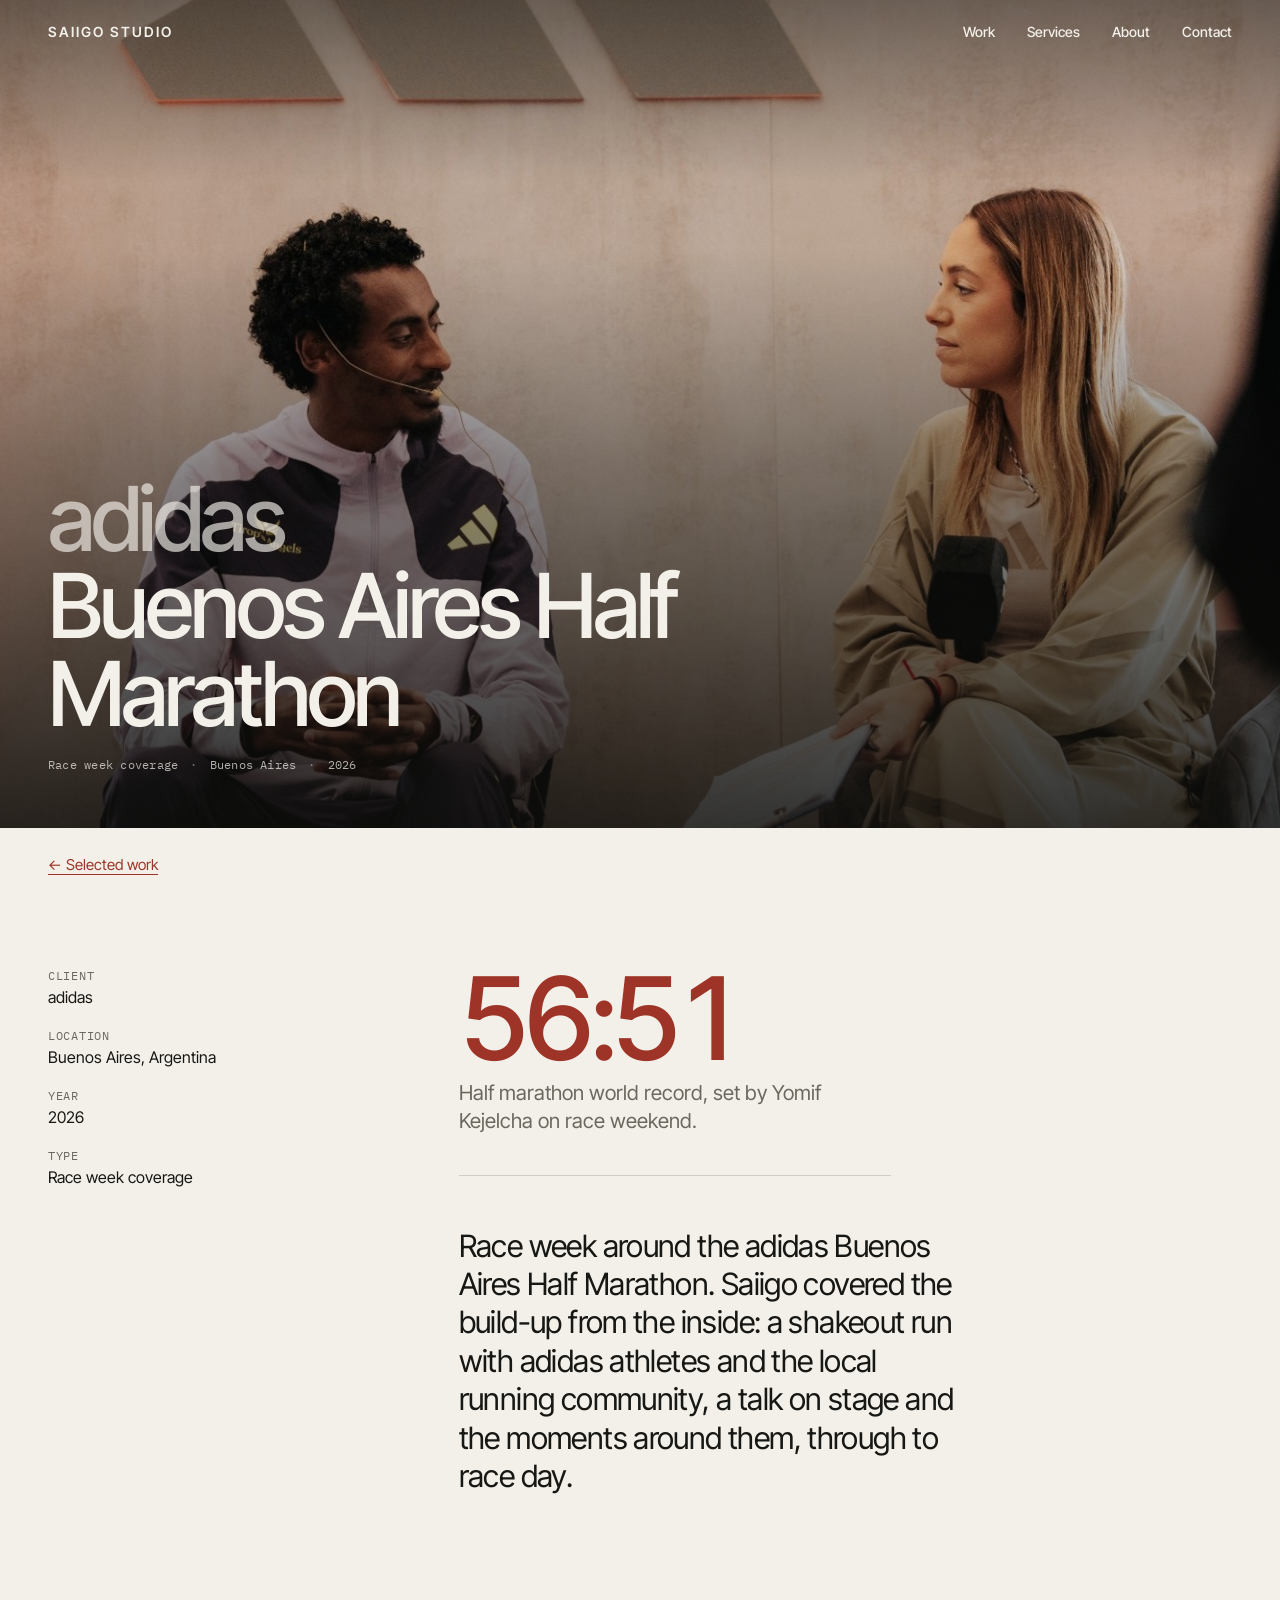
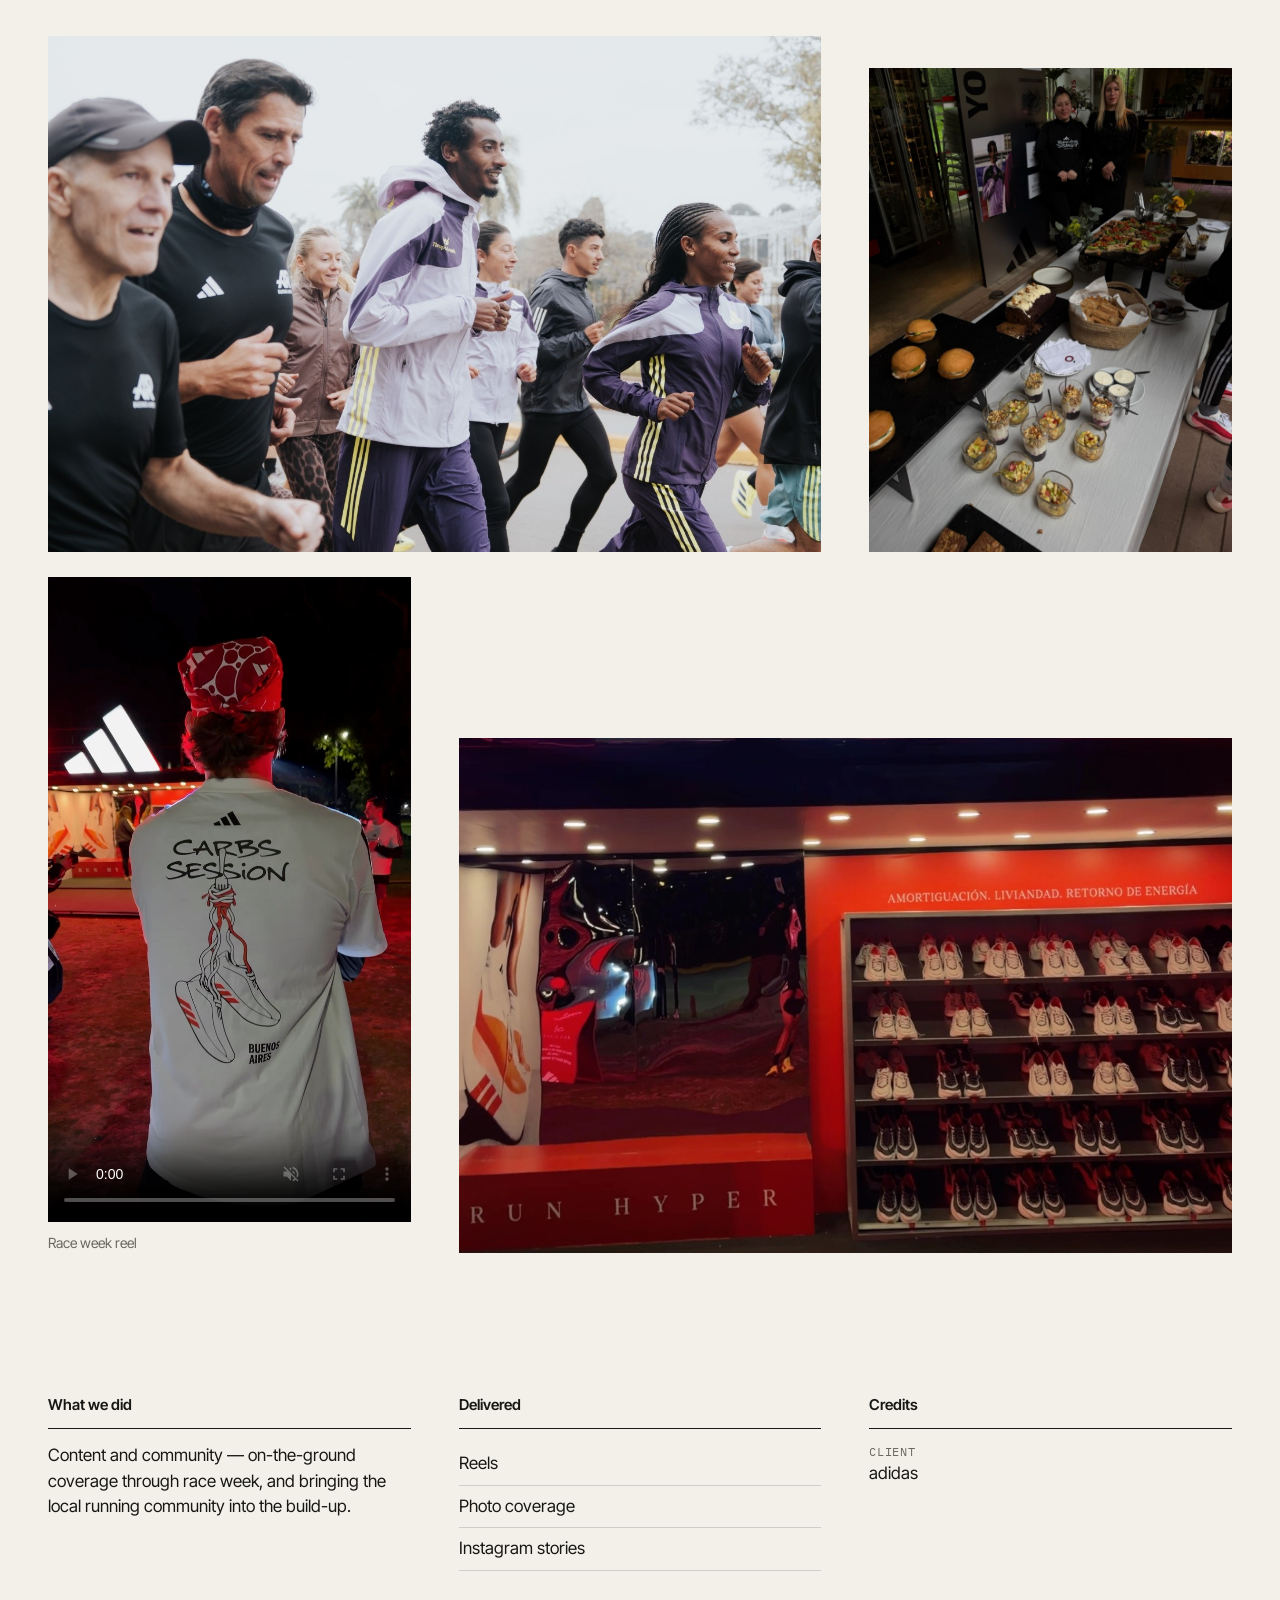
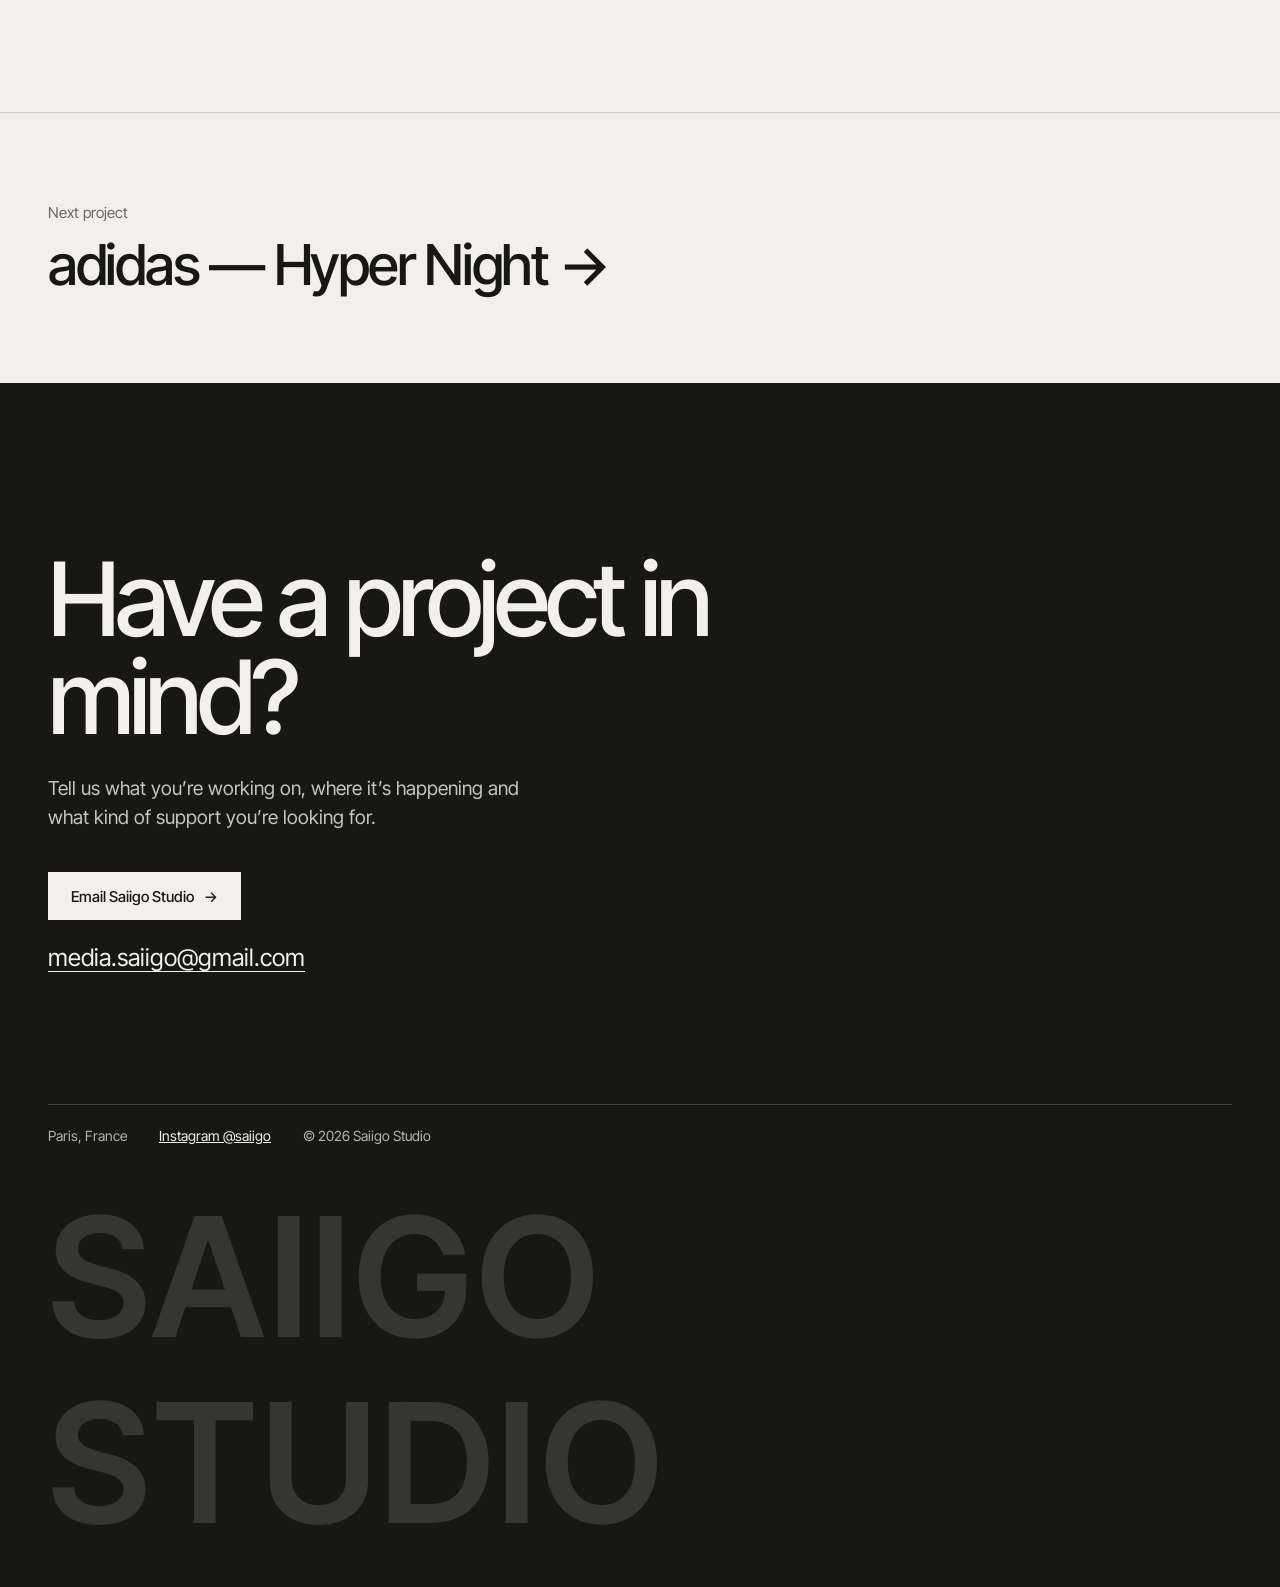
==== adidas-buenos-aires-half-marathon.html @ 062a1946 "Update site 2026-11-11 09:30" ====
<!doctype html>
<html lang="en">
<head>
  <meta charset="utf-8">
  <meta name="viewport" content="width=device-width, initial-scale=1, viewport-fit=cover">
  <title>adidas — Buenos Aires Half Marathon | Saiigo Studio</title>
  <meta name="description" content="Race week content and community, from the build-up to race day.">
  <meta name="theme-color" content="#171714">
  <!-- Al tener dominio, reemplazá las rutas de og:image y og:url por URLs absolutas (https://tudominio.com/...) -->
  <meta property="og:url" content="https://msaiigo.github.io/saiigo-studio/adidas-buenos-aires-half-marathon.html">
  <meta property="og:type" content="website">
  <meta property="og:site_name" content="Saiigo Studio">
  <meta property="og:title" content="adidas — Buenos Aires Half Marathon | Saiigo Studio">
  <meta property="og:description" content="Race week content and community, from the build-up to race day.">
  <meta property="og:image" content="https://msaiigo.github.io/saiigo-studio/images/adidas-ba-talk-1600.jpg">
  <meta name="twitter:card" content="summary_large_image">
  <link rel="icon" href="assets/img/favicon.svg" type="image/svg+xml">
  <link rel="preconnect" href="https://fonts.googleapis.com">
  <link rel="preconnect" href="https://fonts.gstatic.com" crossorigin>
  <link href="https://fonts.googleapis.com/css2?family=IBM+Plex+Mono:wght@400;500&family=Inter+Tight:wght@400;500;600&display=swap" rel="stylesheet">
  <link rel="stylesheet" href="assets/css/styles.css">
</head>
<body data-page="project" data-slug="adidas-buenos-aires-half-marathon" id="top">
  <a class="skip-link" href="#main">Skip to content</a>
  <header class="site-header" id="site-header"></header>
  <main id="main" tabindex="-1">
    <noscript><div class="wrap section"><h1 class="section__title">Saiigo Studio</h1><p>A creative studio rooted in running culture. Based in Paris. Contact: <a href="mailto:media.saiigo@gmail.com">media.saiigo@gmail.com</a></p></div></noscript>
  </main>
  <script src="assets/js/content.js"></script>
  <script src="assets/js/image-sizes.js"></script>
  <script src="assets/js/site.js"></script>
</body>
</html>
---- assets/css/styles.css ----
/* =========================================================================
   SAIIGO STUDIO — estilos
   ========================================================================= */
:root {
  --bone: #F3F0E9;
  --ink: #171714;
  --stone: #6B685F;
  --oxide: #9E3427;
  --line: rgba(23, 23, 20, 0.16);
  --bone-dim: rgba(243, 240, 233, 0.72);

  --sans: "Inter Tight", "Helvetica Neue", Arial, sans-serif;
  --mono: "IBM Plex Mono", ui-monospace, Menlo, monospace;

  --gutter: clamp(16px, 4vw, 48px);
  --max: 1440px;
  --header-h: 64px;
  --ease: cubic-bezier(.2, .7, .2, 1);
  color-scheme: light;
}

*, *::before, *::after { box-sizing: border-box; }
html { -webkit-text-size-adjust: 100%; scroll-behavior: smooth; scroll-padding-top: var(--header-h); }
body {
  margin: 0;
  background: var(--bone);
  color: var(--ink);
  font-family: var(--sans);
  font-size: 17px;
  line-height: 1.5;
  -webkit-font-smoothing: antialiased;
  overflow-x: hidden;
}
html.menu-open { overflow: hidden; }
img, video { display: block; max-width: 100%; }
a { color: inherit; }
h1, h2, h3, p { margin: 0; }
ul, ol, dl, dd { margin: 0; padding: 0; list-style: none; }

.mono { font-family: var(--mono); font-size: 12px; letter-spacing: .02em; line-height: 1.5; font-variant-numeric: tabular-nums; }
p, li, dd { text-wrap: pretty; }
::selection { background: var(--oxide); color: var(--bone); }
html { caret-color: var(--oxide); scrollbar-color: var(--stone) var(--bone); }
.visually-hidden { position: absolute; width: 1px; height: 1px; margin: -1px; padding: 0; overflow: hidden; clip: rect(0 0 0 0); white-space: nowrap; border: 0; }
.wrap { width: 100%; max-width: var(--max); margin: 0 auto; padding: 0 var(--gutter); }

:focus-visible { outline: 2px solid var(--oxide); outline-offset: 3px; border-radius: 1px; }
.contact :focus-visible, .hero :focus-visible, .case-hero :focus-visible, .is-over-media :focus-visible { outline-color: var(--bone); }

.skip-link {
  position: absolute; left: 12px; top: -60px; z-index: 100;
  background: var(--ink); color: var(--bone); padding: 10px 14px; text-decoration: none;
}
.skip-link:focus { top: 12px; }

/* ---------- wordmark ---------- */
.wordmark { font-weight: 600; letter-spacing: .14em; font-size: 14px; line-height: 1; white-space: nowrap; }
.wordmark--stacked { display: inline-flex; flex-direction: column; gap: .12em; }

/* ---------- header ---------- */
.site-header {
  position: fixed; inset: 0 0 auto 0; z-index: 50; height: var(--header-h);
  background: var(--bone); color: var(--ink); border-bottom: 1px solid var(--line);
  transition: background .25s var(--ease), color .25s var(--ease), border-color .25s var(--ease);
}
.site-header.is-over-media { background: transparent; color: var(--bone); border-color: transparent; }
html.menu-open .site-header { background: var(--ink); color: var(--bone); border-color: transparent; }
.header__inner {
  height: 100%; max-width: var(--max); margin: 0 auto; padding: 0 var(--gutter);
  display: flex; align-items: center; justify-content: space-between; gap: 24px;
}
.header__logo { text-decoration: none; padding: 10px 0; }
.header__nav ul { display: flex; gap: 32px; }
.header__nav a, .mobile-menu a { text-decoration: none; }
.header__nav a { font-size: 14px; font-weight: 500; position: relative; padding: 8px 0; }
.header__nav a::after {
  content: ""; position: absolute; left: 0; right: 0; bottom: 2px; height: 1px; background: currentColor;
  transform: scaleX(0); transform-origin: left; transition: transform .2s var(--ease);
}
.header__nav a:hover::after { transform: scaleX(1); }

.menu-btn {
  display: none; align-items: center; gap: 10px; min-height: 44px; padding: 0 2px 0 12px;
  background: none; border: 0; color: inherit; font: 500 14px var(--sans); cursor: pointer;
}
.menu-btn__icon, .menu-btn__icon::before {
  display: block; width: 22px; height: 1.5px; background: currentColor; position: relative;
  transition: transform .2s var(--ease);
}
.menu-btn__icon { transform: translateY(-3px); }
.menu-btn__icon::before { content: ""; position: absolute; top: 6px; }
.menu-btn[aria-expanded="true"] .menu-btn__icon { transform: translateY(0) rotate(45deg); }
.menu-btn[aria-expanded="true"] .menu-btn__icon::before { transform: translateY(-6px) rotate(-90deg); }

.mobile-menu {
  position: fixed; inset: var(--header-h) 0 0 0; background: var(--ink); color: var(--bone);
  padding: 32px var(--gutter) 32px; display: flex; flex-direction: column; justify-content: space-between;
  opacity: 0; transform: translateY(-8px); transition: opacity .2s var(--ease), transform .2s var(--ease);
}
.mobile-menu.is-open { opacity: 1; transform: none; }
.mobile-menu[hidden] { display: none; }
.mobile-menu nav a { display: block; font-size: 44px; font-weight: 500; letter-spacing: -.03em; line-height: 1.15; padding: 6px 0; }
.mobile-menu nav a:hover { color: #d9a59c; }
.mobile-menu__foot { display: flex; flex-direction: column; gap: 10px; color: var(--bone-dim); font-size: 15px; }
.mobile-menu__foot a { padding: 6px 0; }

@media (max-width: 899px) {
  .header__nav { display: none; }
  .menu-btn { display: inline-flex; }
}

/* ---------- media + placeholders ---------- */
.media { position: relative; overflow: hidden; background: #2a2925; }
.media picture, .media__el { width: 100%; height: 100%; }
.media__el { object-fit: cover; object-position: var(--pos, 50% 50%); }
img.media__el { opacity: 0; transition: opacity .5s var(--ease); }
img.media__el.is-loaded { opacity: 1; }
@media (max-width: 767px) { .media__el { object-position: var(--pos-m, var(--pos, 50% 50%)); } }

.media--placeholder {
  background:
    radial-gradient(120% 90% at 20% 10%, rgba(158, 52, 39, .22), transparent 55%),
    radial-gradient(90% 80% at 90% 100%, rgba(243, 240, 233, .10), transparent 60%),
    linear-gradient(160deg, #3a3833, #1d1c19);
}
.media--placeholder::before { /* grano */
  content: ""; position: absolute; inset: 0; opacity: .35; mix-blend-mode: overlay;
  background-image: url("data:image/svg+xml,%3Csvg xmlns='http://www.w3.org/2000/svg' width='160' height='160'%3E%3Cfilter id='n'%3E%3CfeTurbulence type='fractalNoise' baseFrequency='.9' numOctaves='2' stitchTiles='stitch'/%3E%3C/filter%3E%3Crect width='100%25' height='100%25' filter='url(%23n)'/%3E%3C/svg%3E");
}
.placeholder-tag {
  position: absolute; left: 12px; top: 12px; right: 12px; z-index: 1;
  font: 11px/1.45 var(--mono); color: var(--bone-dim); max-width: 34ch;
}
.placeholder-tag b {
  display: inline-block; margin-right: 8px; padding: 1px 6px; background: var(--oxide); color: var(--bone);
  font-weight: 500; text-transform: uppercase; letter-spacing: .06em;
}

.preview-bar {
  position: fixed; z-index: 60; right: 8px; bottom: 8px;
  width: max-content; max-width: calc(100vw - 32px);
  background: var(--oxide); color: var(--bone); padding: 7px 12px; font-size: 11px; text-align: center;
  pointer-events: none;
}

/* ---------- buttons + links ---------- */
.btn {
  display: inline-flex; align-items: center; justify-content: center; gap: 10px;
  min-height: 48px; padding: 0 22px; font: 500 15px var(--sans); text-decoration: none;
  border: 1px solid currentColor; transition: background .2s var(--ease), color .2s var(--ease);
}
.btn--light { background: var(--bone); color: var(--ink); border-color: var(--bone); }
.btn--light:hover { background: transparent; color: var(--bone); }
.btn--ghost { color: var(--bone); background: transparent; }
.btn--ghost:hover { background: var(--bone); color: var(--ink); }

.text-link { color: var(--oxide); text-decoration: underline; text-decoration-thickness: 1px; text-underline-offset: 4px; }
.text-link:hover { text-decoration-thickness: 2px; }

.meta { color: var(--stone); display: flex; flex-wrap: wrap; align-items: baseline; gap: 0 4px; }
.meta .sep { margin: 0 8px; opacity: .6; }

/* ---------- hero ---------- */
.hero, .case-hero {
  position: relative; min-height: 100svh; display: flex; align-items: flex-end;
  color: var(--bone); background: var(--ink); isolation: isolate;
}
.hero__media, .case-hero__media { position: absolute; inset: 0; z-index: -2; }
.hero__shade {
  position: absolute; inset: 0; z-index: -1; pointer-events: none;
  background:
    linear-gradient(to top, rgba(14, 14, 12, .82) 0%, rgba(14, 14, 12, .35) 45%, rgba(14, 14, 12, 0) 70%),
    linear-gradient(to bottom, rgba(14, 14, 12, .45), rgba(14, 14, 12, 0) 22%);
}
.hero__content { padding-top: calc(var(--header-h) + 24px); padding-bottom: clamp(32px, 7vh, 72px); }
.hero__title {
  font-size: clamp(40px, 7.4vw, 112px); line-height: .98; letter-spacing: -.045em; font-weight: 500;
  max-width: 13ch; text-wrap: balance;
}
.hero__text { margin-top: 24px; max-width: 46ch; font-size: clamp(16px, 1.4vw, 19px); color: rgba(243, 240, 233, .88); }
.hero__actions { display: flex; flex-wrap: wrap; gap: 12px; margin-top: 32px; }
.hero__sentinel { position: absolute; left: 0; right: 0; bottom: 0; height: calc(100% - var(--header-h)); pointer-events: none; z-index: -3; }
.hero__media { background: var(--ink); }
.hero .media--placeholder .placeholder-tag, .case-hero .media--placeholder .placeholder-tag { top: calc(var(--header-h) + 12px); left: var(--gutter); }

/* ---------- sections ---------- */
.section { padding: clamp(72px, 11vw, 160px) 0; }
.section + .section { border-top: 1px solid var(--line); }
.section__head { margin-bottom: clamp(40px, 6vw, 80px); max-width: 900px; }
.section__title { font-size: clamp(32px, 4.6vw, 64px); line-height: 1.02; letter-spacing: -.04em; font-weight: 500; text-wrap: balance; }

/* ---------- work ---------- */
.work-grid { display: grid; grid-template-columns: repeat(12, 1fr); column-gap: var(--gutter); row-gap: 64px; }
.work-card--a { grid-column: 1 / span 7; }
.work-card--b { grid-column: 9 / span 4; margin-top: clamp(80px, 14vw, 220px); }
.work-card:nth-child(n+3).work-card--a { grid-column: 2 / span 6; }
.work-card__link { display: block; text-decoration: none; }
.work-card__frame { position: relative; overflow: hidden; margin-bottom: 18px; }
.work-card--a .media { aspect-ratio: 4 / 5; }
.work-card--b .media { aspect-ratio: 3 / 4; }
.work-card .media { transition: transform .6s var(--ease); }
.work-card__link:hover .media { transform: scale(1.025); }
.work-card__title { font-size: clamp(22px, 2.2vw, 30px); line-height: 1.12; letter-spacing: -.025em; font-weight: 500; text-wrap: balance; }
.work-card__client { color: var(--stone); }
.work-card .meta { margin-top: 8px; }
.work-card__summary { margin-top: 12px; color: var(--stone); max-width: 44ch; }
.work-card__link:hover .work-card__title { color: var(--oxide); }
.work-card__title { transition: color .2s var(--ease); }
.work-card .text-link { display: inline-block; margin-top: 16px; font-size: 15px; }
.draft-tag { position: absolute; right: 12px; top: 12px; background: var(--bone); color: var(--oxide); padding: 2px 8px; text-transform: uppercase; }
.work-empty { font-size: 20px; color: var(--stone); }

/* ---------- services ---------- */
.service-list { border-top: 1px solid var(--ink); }
.service {
  display: grid; grid-template-columns: 5fr 7fr; gap: var(--gutter);
  padding: clamp(28px, 3.5vw, 44px) 0; border-bottom: 1px solid var(--line);
}
.service__title { font-size: clamp(24px, 2.6vw, 36px); line-height: 1.08; letter-spacing: -.03em; font-weight: 500; }
.service__body p { max-width: 52ch; }
.service__examples { margin-top: 14px; color: var(--stone); font-size: 15px; }

/* ---------- about ---------- */
.about__grid { display: grid; grid-template-columns: repeat(12, 1fr); gap: var(--gutter); align-items: end; }
.about__media { grid-column: 1 / span 5; }
.about__media .media { aspect-ratio: 4 / 5; }
.about__text { grid-column: 7 / span 6; }
.about__text .section__title { margin-bottom: 32px; }
.about__text p { max-width: 52ch; margin-bottom: 18px; }
.about__text .about__lead { font-size: clamp(19px, 1.6vw, 22px); line-height: 1.4; letter-spacing: -.01em; }
.about__ig { margin-top: 28px; font-size: 15px; }

/* ---------- contact ---------- */
.contact { background: var(--ink); color: var(--bone); padding: clamp(88px, 13vw, 180px) 0 40px; overflow: hidden; }
.contact__title { font-size: clamp(44px, 8vw, 128px); line-height: .96; letter-spacing: -.05em; font-weight: 500; max-width: 11ch; }
.contact__text { margin-top: 28px; max-width: 46ch; font-size: clamp(17px, 1.5vw, 20px); color: rgba(243, 240, 233, .8); }
.contact .btn { margin-top: 40px; }
.contact__email { margin-top: 20px; font-size: clamp(18px, 2vw, 24px); }
.contact__email a { text-decoration: underline; text-decoration-thickness: 1px; text-underline-offset: 5px; overflow-wrap: anywhere; }
.contact__foot {
  display: flex; flex-wrap: wrap; gap: 12px 32px; margin-top: clamp(72px, 10vw, 140px);
  padding-top: 20px; border-top: 1px solid rgba(243, 240, 233, .2); color: var(--bone-dim); font-size: 14px;
}
.contact__foot a { color: var(--bone); }
.contact__mark { margin-top: 48px; color: rgba(243, 240, 233, .14); }
.contact__mark .wordmark { font-size: clamp(56px, 13vw, 200px); letter-spacing: .02em; font-weight: 600; }

/* ---------- case study ---------- */
.case-hero { min-height: min(92svh, 900px); }
.case-hero__content { padding-top: calc(var(--header-h) + 24px); padding-bottom: clamp(28px, 6vh, 64px); }
.case-hero .meta { color: var(--bone-dim); margin-top: 18px; }
.case-hero__title { font-size: clamp(40px, 7vw, 104px); line-height: .98; letter-spacing: -.045em; font-weight: 500; max-width: 14ch; }
.case-hero__title span { display: block; color: rgba(243, 240, 233, .66); }
.case-back { padding-top: 24px; }
.case-back a { font-size: 15px; }

.draft-box { margin-top: 24px; border: 1px dashed var(--oxide); padding: 16px 18px; color: var(--ink); }
.draft-box p { color: var(--oxide); margin-bottom: 8px; }
.draft-box ul { font-size: 14px; list-style: disc; padding-left: 18px; color: var(--stone); }

.case-intro { padding-top: clamp(48px, 7vw, 96px); }
.case-intro__grid { display: grid; grid-template-columns: repeat(12, 1fr); gap: var(--gutter); }
.facts { grid-column: 1 / span 3; display: grid; gap: 18px; align-content: start; }
.facts dt, .credits dt { color: var(--stone); text-transform: uppercase; letter-spacing: .06em; }
.facts dd { font-size: 16px; }
.case-intro__text { grid-column: 5 / span 8; }
.lead { font-size: clamp(22px, 2.4vw, 34px); line-height: 1.25; letter-spacing: -.02em; max-width: 30ch; }
.case-highlight {
  margin-bottom: clamp(32px, 4vw, 56px); padding-bottom: clamp(24px, 3vw, 40px); border-bottom: 1px solid var(--line);
  font-size: clamp(18px, 1.6vw, 22px); line-height: 1.4; color: var(--stone); max-width: 36ch;
}
.case-highlight__value {
  display: block; margin-bottom: 8px; color: var(--oxide);
  font-size: clamp(64px, 9vw, 136px); line-height: .9; letter-spacing: -.05em; font-weight: 500; font-variant-numeric: tabular-nums;
}
.metrics { display: flex; flex-wrap: wrap; gap: 32px 56px; margin-top: 48px; padding-top: 24px; border-top: 1px solid var(--line); }
.metrics li { display: flex; flex-direction: column; }
.metrics__value { font-size: clamp(36px, 4vw, 56px); letter-spacing: -.04em; font-weight: 500; line-height: 1; margin-bottom: 6px; }

.gallery { display: grid; grid-template-columns: repeat(12, 1fr); gap: clamp(12px, 2vw, 28px) var(--gutter); }
.gallery__item { margin: 0; align-self: end; }
.gallery__item--large { grid-column: span 8; }
.gallery__item--large .media { aspect-ratio: 3 / 2; }
.gallery__item--small { grid-column: span 4; align-self: end; }
.gallery__item--small .media { aspect-ratio: 3 / 4; }
.gallery__item--wide { grid-column: 1 / -1; }
.gallery__item--wide .media { aspect-ratio: 21 / 9; }
.gallery figcaption { color: var(--stone); margin-top: 10px; font-size: 14px; }

.case-details__grid { display: grid; grid-template-columns: repeat(3, 1fr); gap: 48px var(--gutter); }
.case-details__title { font-size: 15px; font-weight: 600; letter-spacing: 0; margin-bottom: 14px; padding-bottom: 12px; border-bottom: 1px solid var(--ink); }
.case-details p, .case-details li { max-width: 40ch; }
.case-details ul li { padding: 8px 0; border-bottom: 1px solid var(--line); }
.credits { display: grid; gap: 12px; }
.pending { color: var(--oxide); }

.next-project { border-top: 1px solid var(--line); }
.next-project a { display: block; padding: clamp(48px, 7vw, 96px) 0; text-decoration: none; }
.next-project__label { display: block; color: var(--stone); font-size: 15px; margin-bottom: 10px; }
.next-project__title { display: block; font-size: clamp(28px, 4.4vw, 60px); letter-spacing: -.04em; line-height: 1.05; font-weight: 500; }
.next-project a:hover .next-project__title { color: var(--oxide); }
.notfound { padding-top: calc(var(--header-h) + 96px); }
.notfound .section__title { margin-bottom: 20px; }
.notfound__text { color: var(--stone); margin-bottom: 20px; }
.notfound__list li { padding: 6px 0; font-size: 18px; }

/* ---------- responsive ---------- */
@media (max-width: 899px) {
  .work-grid, .about__grid, .case-intro__grid, .gallery { grid-template-columns: 1fr; }
  .work-card--a, .work-card--b, .work-card:nth-child(n+3).work-card--a,
  .about__media, .about__text, .facts, .case-intro__text,
  .gallery__item--large, .gallery__item--small, .gallery__item--wide { grid-column: auto; }
  .work-card--b { margin-top: 0; }
  .work-grid { row-gap: 56px; }
  .work-card--a .media, .work-card--b .media { aspect-ratio: 4 / 5; }
  .about__grid { gap: 40px; }
  .facts { grid-template-columns: 1fr 1fr; margin-bottom: 32px; }
  .gallery__item--large .media { aspect-ratio: 4 / 5; }
  .gallery__item--small .media { aspect-ratio: 4 / 5; }
  .gallery__item--wide .media { aspect-ratio: 4 / 3; }
  .case-details__grid { grid-template-columns: 1fr; }
}
@media (max-width: 767px) {
  .hero { display: grid; grid-template-rows: min(66svh, 600px) auto; align-items: stretch; min-height: 0; background: var(--bone); color: var(--ink); }
  .hero__media, .hero__shade { grid-row: 1; grid-column: 1; position: relative; inset: auto; }
  .hero__shade { background: linear-gradient(to top, rgba(14, 14, 12, .78) 0%, rgba(14, 14, 12, .2) 50%, rgba(14, 14, 12, 0) 70%),
    linear-gradient(to bottom, rgba(14, 14, 12, .45), rgba(14, 14, 12, 0) 24%); }
  .hero__content { display: contents; }
  .hero__head { grid-row: 1; grid-column: 1; align-self: end; padding: 0 var(--gutter) 22px; color: var(--bone); }
  .hero__body { grid-row: 2; grid-column: 1; padding: 22px var(--gutter) 40px; }
  .hero__text { margin-top: 0; color: var(--ink); }
  .hero__body .btn--light { background: var(--ink); color: var(--bone); border-color: var(--ink); }
  .hero__body .btn--light:hover { background: transparent; color: var(--ink); }
  .hero__body .btn--ghost { color: var(--ink); }
  .hero__body .btn--ghost:hover { background: var(--ink); color: var(--bone); }
  .hero__body :focus-visible { outline-color: var(--oxide); }
  .service { grid-template-columns: 1fr; gap: 10px; }
}
@media (max-width: 480px) {
  .hero__actions .btn { flex: 1 1 100%; }
  .hero__actions { margin-top: 24px; }
  .mobile-menu nav a { font-size: 38px; }
}

/* ---------- movimiento reducido ---------- */
@media (prefers-reduced-motion: reduce) {
  html { scroll-behavior: auto; }
  *, *::before, *::after { transition-duration: 0s !important; animation-duration: 0s !important; }
  .work-card__link:hover .media { transform: none; }
}

/* Reel vertical 9:16 en la galería */
.gallery__item--reel { grid-column: span 4; }
.gallery__item--reel .media { aspect-ratio: 9 / 16; background: var(--ink); }
.gallery__item--reel video.media__el { object-fit: cover; }
@media (max-width: 899px) { .gallery__item--reel { grid-column: auto; max-width: 420px; width: 100%; justify-self: center; } }

.section__intro { margin-top: 20px; max-width: 52ch; font-size: clamp(17px, 1.5vw, 20px); color: var(--stone); }
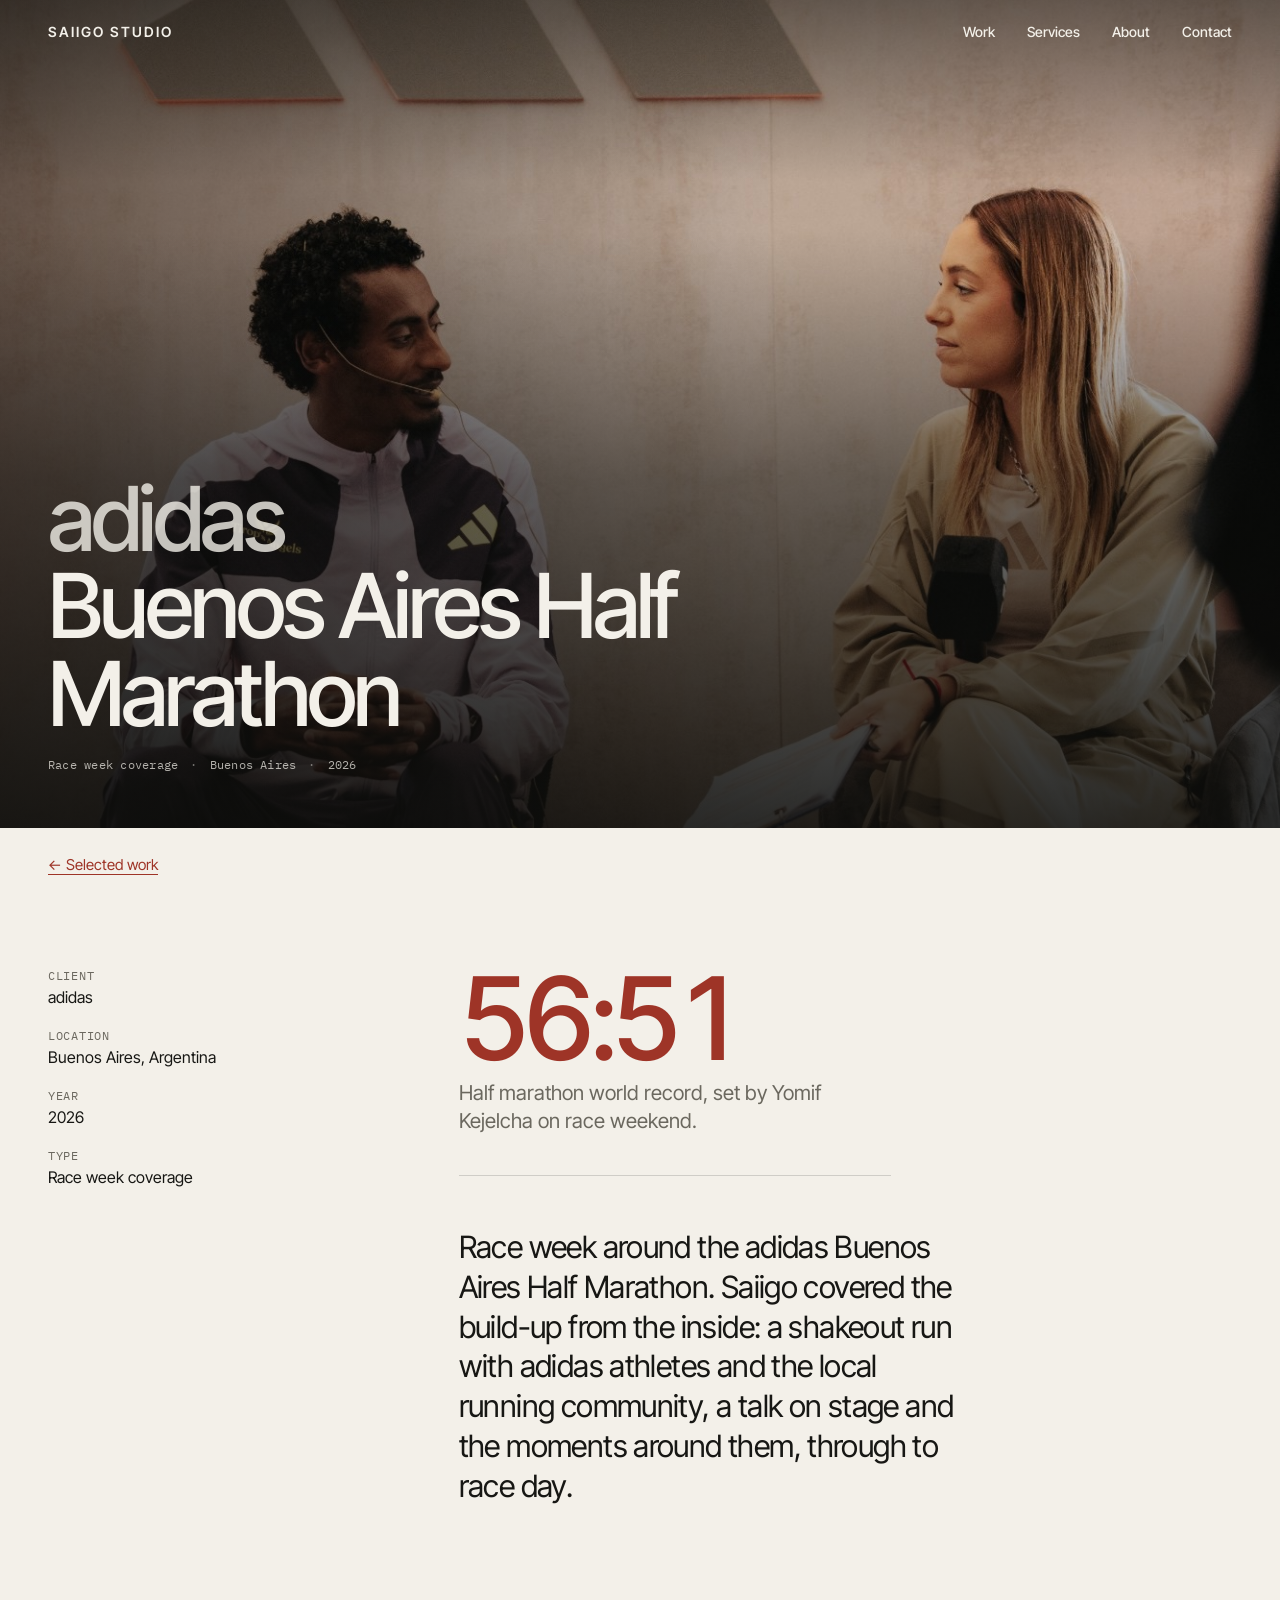
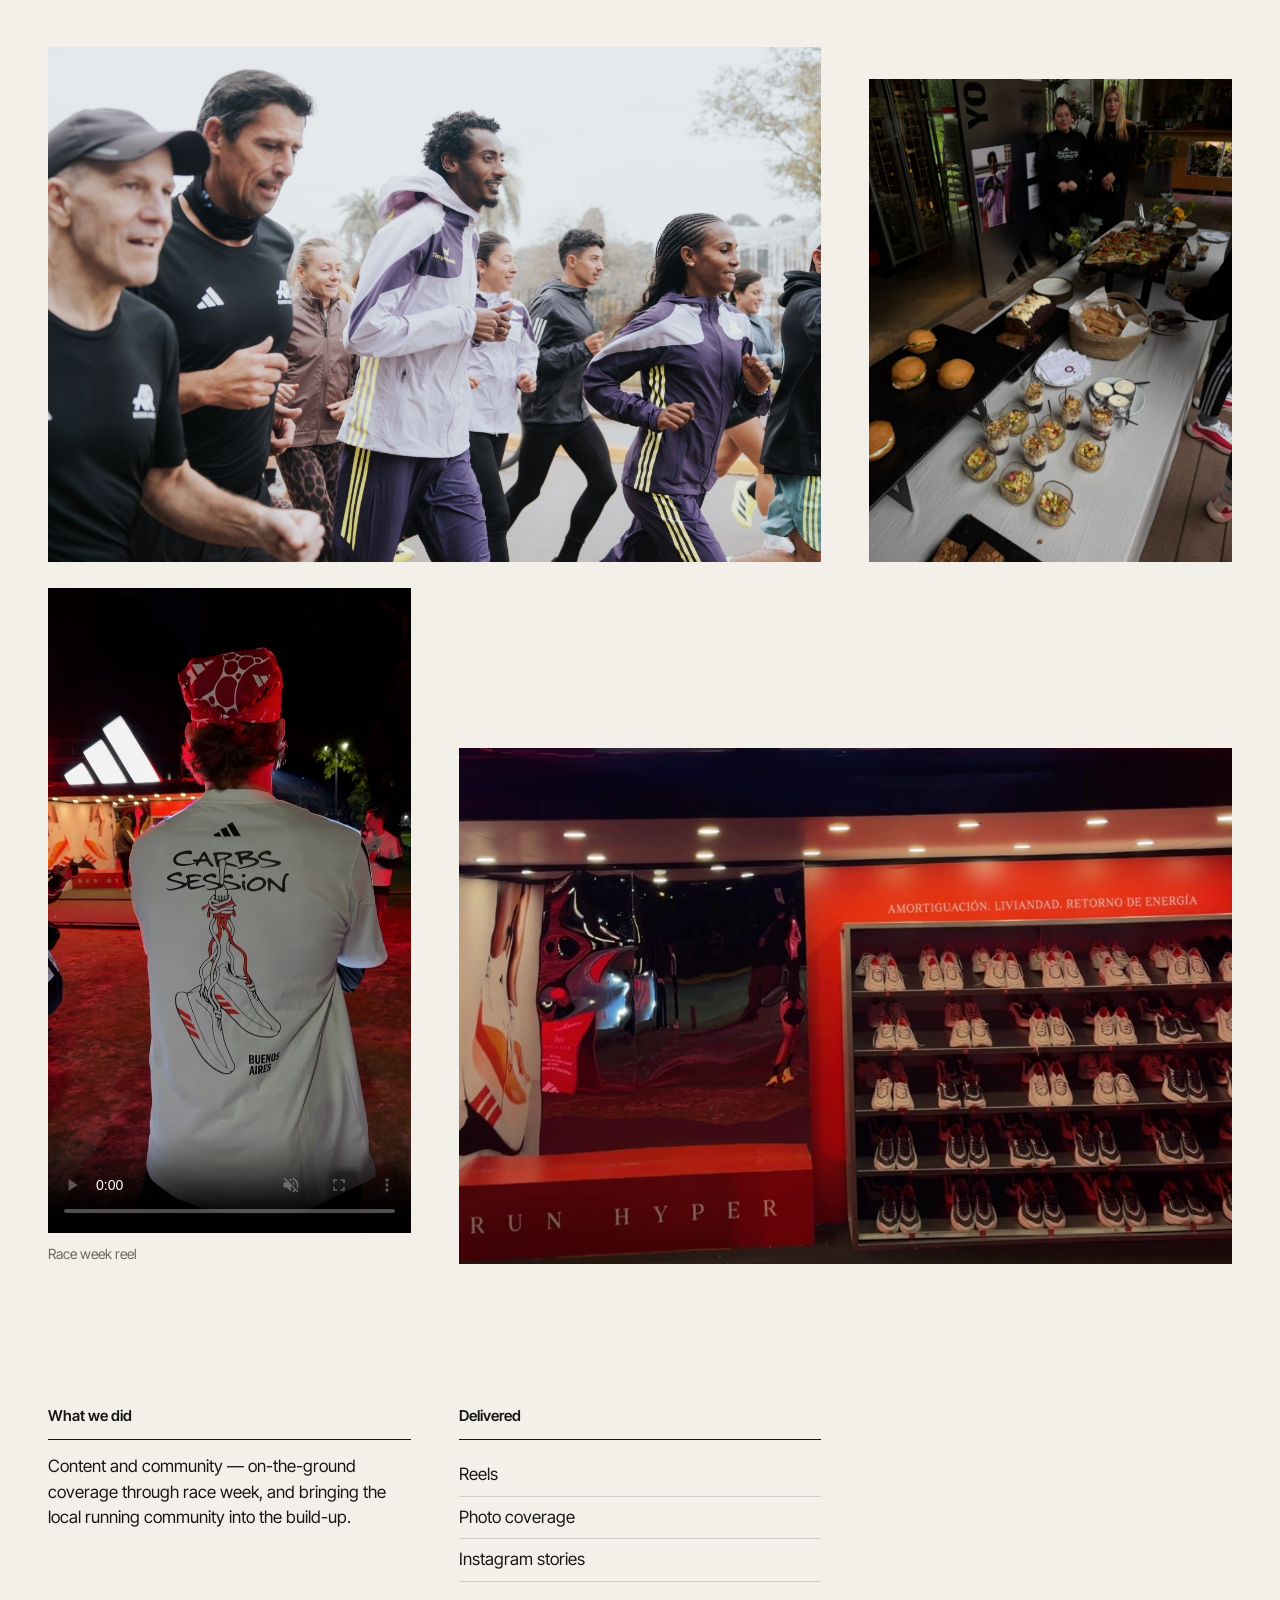
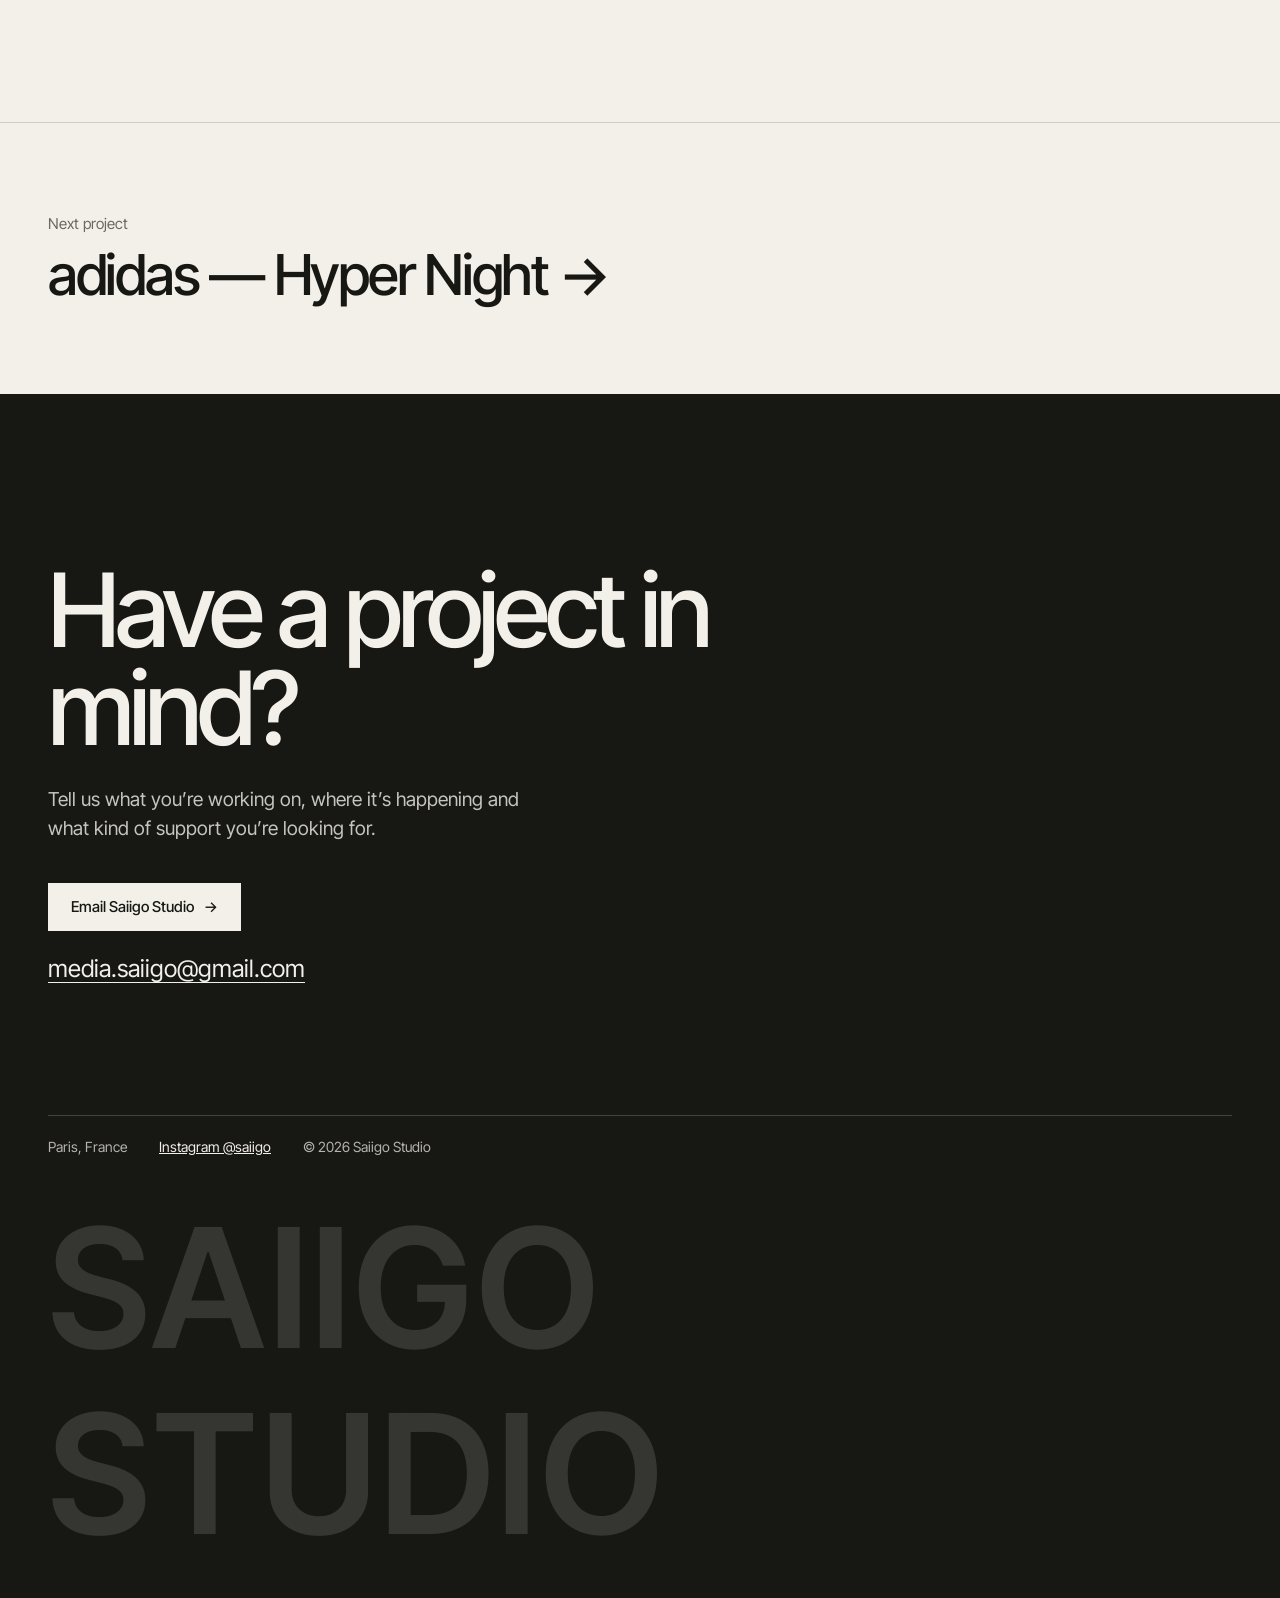
==== commit b5434b52: "Update site 2026-11-22 23:26" ====
--- a/adidas-buenos-aires-half-marathon.html
+++ b/adidas-buenos-aires-half-marathon.html
@@ -7,12 +7,12 @@
   <meta name="description" content="Race week content and community, from the build-up to race day.">
   <meta name="theme-color" content="#171714">
   <!-- Al tener dominio, reemplazá las rutas de og:image y og:url por URLs absolutas (https://tudominio.com/...) -->
-  <meta property="og:url" content="https://msaiigo.github.io/saiigo-studio/adidas-buenos-aires-half-marathon.html">
+  <meta property="og:url" content="https://saiigostudio.com/adidas-buenos-aires-half-marathon.html">
   <meta property="og:type" content="website">
   <meta property="og:site_name" content="Saiigo Studio">
   <meta property="og:title" content="adidas — Buenos Aires Half Marathon | Saiigo Studio">
   <meta property="og:description" content="Race week content and community, from the build-up to race day.">
-  <meta property="og:image" content="https://msaiigo.github.io/saiigo-studio/images/adidas-ba-talk-1600.jpg">
+  <meta property="og:image" content="https://saiigostudio.com/images/adidas-ba-talk-1600.jpg">
   <meta name="twitter:card" content="summary_large_image">
   <link rel="icon" href="assets/img/favicon.svg" type="image/svg+xml">
   <link rel="preconnect" href="https://fonts.googleapis.com">
--- a/assets/css/styles.css
+++ b/assets/css/styles.css
@@ -114,7 +114,7 @@
 .media picture, .media__el { width: 100%; height: 100%; }
 .media__el { object-fit: cover; object-position: var(--pos, 50% 50%); }
 img.media__el { opacity: 0; transition: opacity .5s var(--ease); }
-img.media__el.is-loaded { opacity: 1; }
+img.media__el.is-loaded, .hero__media img.media__el, .case-hero__media img.media__el { opacity: 1; }
 @media (max-width: 767px) { .media__el { object-position: var(--pos-m, var(--pos, 50% 50%)); } }
 
 .media--placeholder {
@@ -169,8 +169,9 @@
 .hero__shade {
   position: absolute; inset: 0; z-index: -1; pointer-events: none;
   background:
-    linear-gradient(to top, rgba(14, 14, 12, .82) 0%, rgba(14, 14, 12, .35) 45%, rgba(14, 14, 12, 0) 70%),
-    linear-gradient(to bottom, rgba(14, 14, 12, .45), rgba(14, 14, 12, 0) 22%);
+    linear-gradient(to top, rgba(14, 14, 12, .86) 0%, rgba(14, 14, 12, .5) 42%, rgba(14, 14, 12, 0) 72%),
+    linear-gradient(to right, rgba(14, 14, 12, .5) 0%, rgba(14, 14, 12, 0) 60%),
+    linear-gradient(to bottom, rgba(14, 14, 12, .5), rgba(14, 14, 12, 0) 22%);
 }
 .hero__content { padding-top: calc(var(--header-h) + 24px); padding-bottom: clamp(32px, 7vh, 72px); }
 .hero__title {
@@ -193,7 +194,7 @@
 .work-grid { display: grid; grid-template-columns: repeat(12, 1fr); column-gap: var(--gutter); row-gap: 64px; }
 .work-card--a { grid-column: 1 / span 7; }
 .work-card--b { grid-column: 9 / span 4; margin-top: clamp(80px, 14vw, 220px); }
-.work-card:nth-child(n+3).work-card--a { grid-column: 2 / span 6; }
+.work-card:nth-child(n+3).work-card--a { grid-column: 6 / span 7; }
 .work-card__link { display: block; text-decoration: none; }
 .work-card__frame { position: relative; overflow: hidden; margin-bottom: 18px; }
 .work-card--a .media { aspect-ratio: 4 / 5; }
@@ -250,7 +251,7 @@
 .case-hero__content { padding-top: calc(var(--header-h) + 24px); padding-bottom: clamp(28px, 6vh, 64px); }
 .case-hero .meta { color: var(--bone-dim); margin-top: 18px; }
 .case-hero__title { font-size: clamp(40px, 7vw, 104px); line-height: .98; letter-spacing: -.045em; font-weight: 500; max-width: 14ch; }
-.case-hero__title span { display: block; color: rgba(243, 240, 233, .66); }
+.case-hero__title span { display: block; color: rgba(243, 240, 233, .8); }
 .case-back { padding-top: 24px; }
 .case-back a { font-size: 15px; }
 
@@ -264,7 +265,7 @@
 .facts dt, .credits dt { color: var(--stone); text-transform: uppercase; letter-spacing: .06em; }
 .facts dd { font-size: 16px; }
 .case-intro__text { grid-column: 5 / span 8; }
-.lead { font-size: clamp(22px, 2.4vw, 34px); line-height: 1.25; letter-spacing: -.02em; max-width: 30ch; }
+.lead { font-size: clamp(22px, 2.4vw, 34px); line-height: 1.3; letter-spacing: -.02em; max-width: 30ch; }
 .case-highlight {
   margin-bottom: clamp(32px, 4vw, 56px); padding-bottom: clamp(24px, 3vw, 40px); border-bottom: 1px solid var(--line);
   font-size: clamp(18px, 1.6vw, 22px); line-height: 1.4; color: var(--stone); max-width: 36ch;
@@ -322,8 +323,8 @@
 }
 @media (max-width: 767px) {
   .hero { display: grid; grid-template-rows: min(66svh, 600px) auto; align-items: stretch; min-height: 0; background: var(--bone); color: var(--ink); }
-  .hero__media, .hero__shade { grid-row: 1; grid-column: 1; position: relative; inset: auto; }
-  .hero__shade { background: linear-gradient(to top, rgba(14, 14, 12, .78) 0%, rgba(14, 14, 12, .2) 50%, rgba(14, 14, 12, 0) 70%),
+  .hero > .hero__media, .hero > .hero__shade { grid-row: 1; grid-column: 1; position: relative; inset: auto; }
+  .hero > .hero__shade { background: linear-gradient(to top, rgba(14, 14, 12, .8) 0%, rgba(14, 14, 12, .2) 50%, rgba(14, 14, 12, 0) 70%),
     linear-gradient(to bottom, rgba(14, 14, 12, .45), rgba(14, 14, 12, 0) 24%); }
   .hero__content { display: contents; }
   .hero__head { grid-row: 1; grid-column: 1; align-self: end; padding: 0 var(--gutter) 22px; color: var(--bone); }
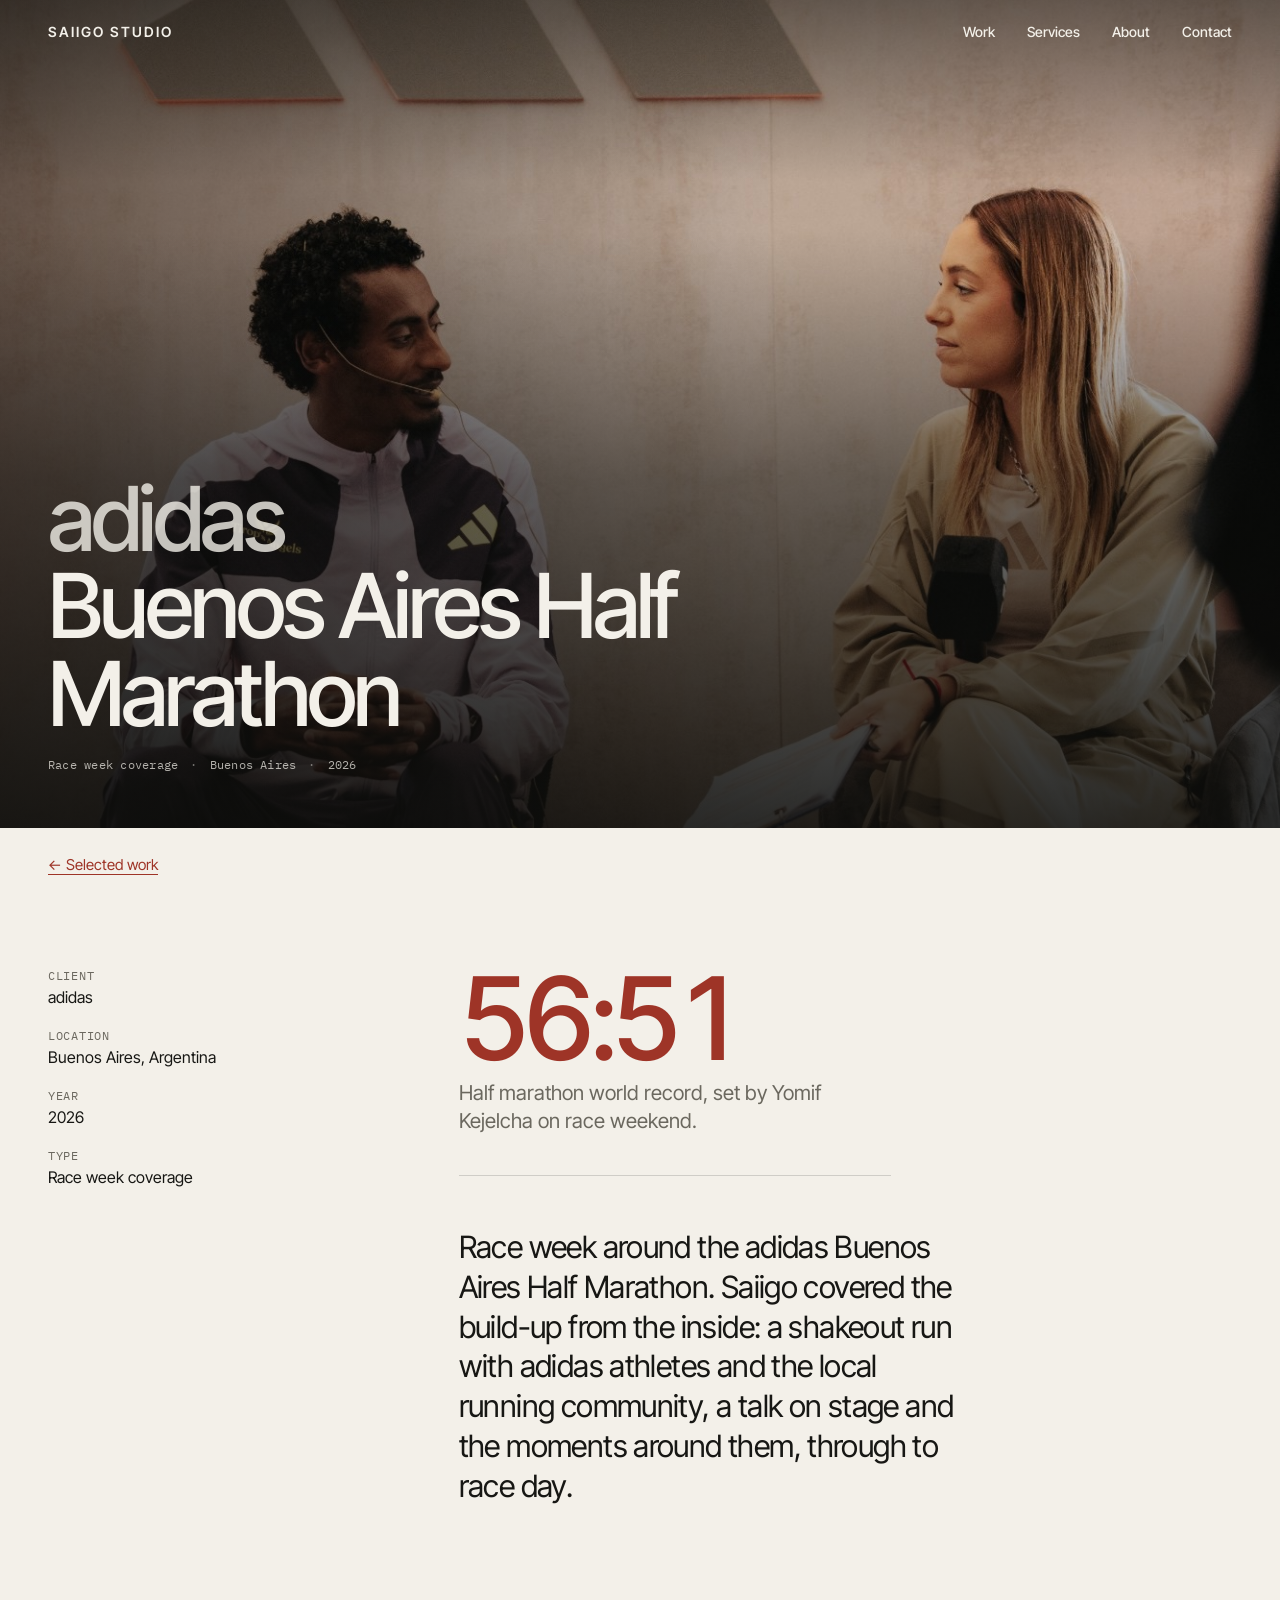
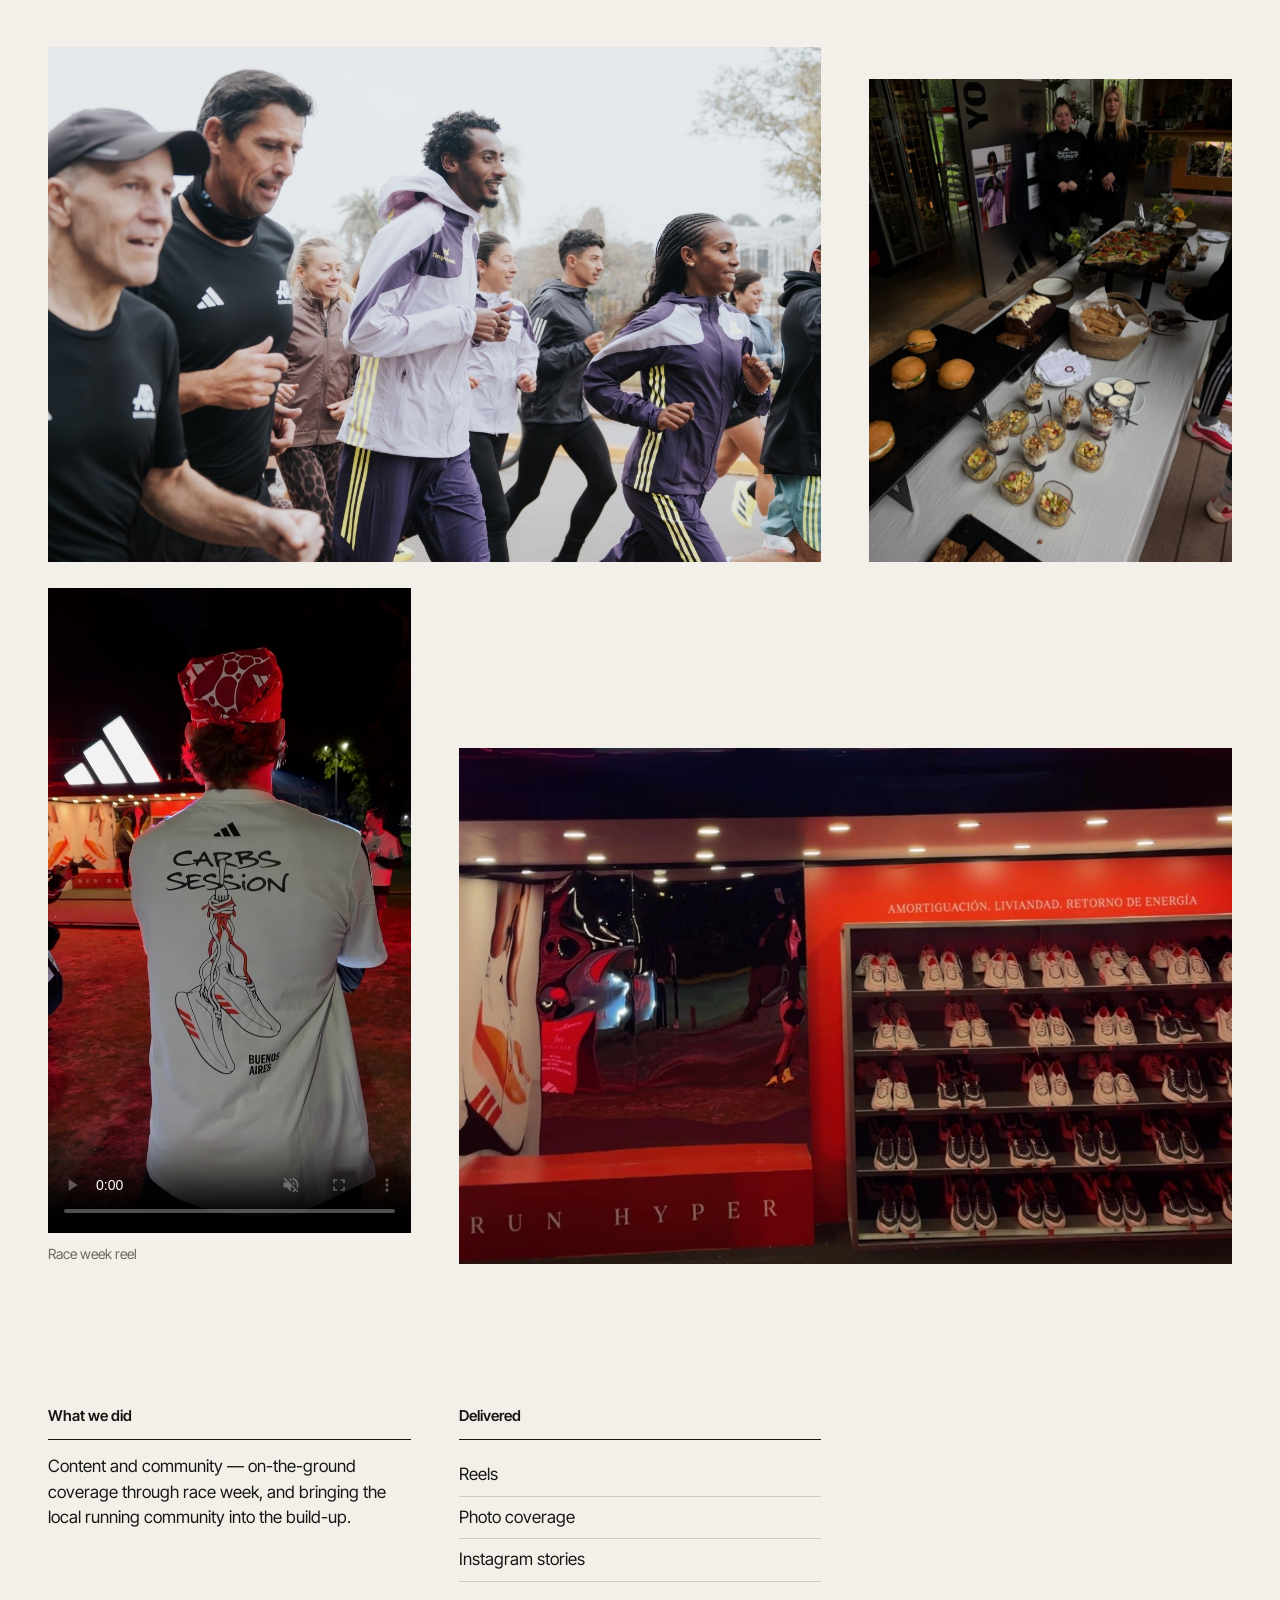
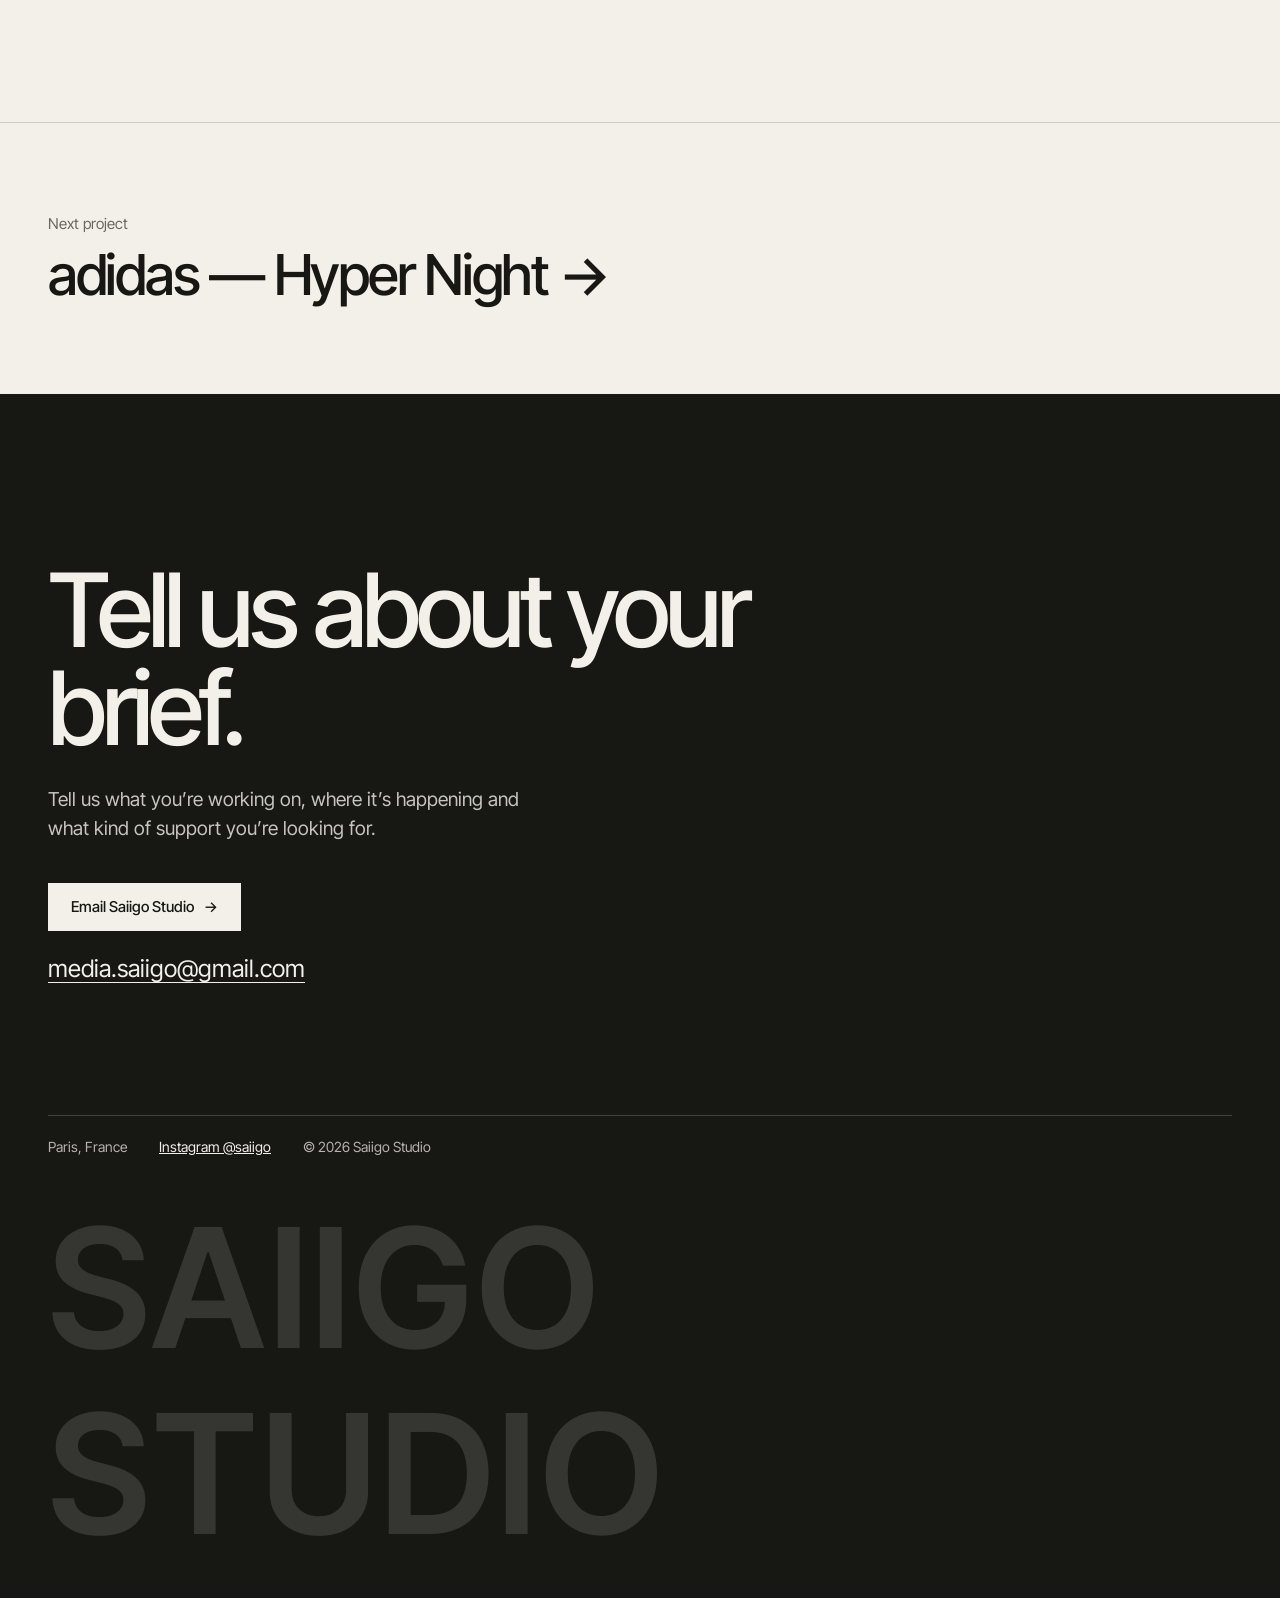
==== commit 39e923bc: "Update site 2026-11-23 14:24" ====
--- a/adidas-buenos-aires-half-marathon.html
+++ b/adidas-buenos-aires-half-marathon.html
@@ -2,11 +2,12 @@
 <html lang="en">
 <head>
   <meta charset="utf-8">
+  <script>document.documentElement.className += " js";</script>
   <meta name="viewport" content="width=device-width, initial-scale=1, viewport-fit=cover">
   <title>adidas — Buenos Aires Half Marathon | Saiigo Studio</title>
   <meta name="description" content="Race week content and community, from the build-up to race day.">
   <meta name="theme-color" content="#171714">
-  <!-- Al tener dominio, reemplazá las rutas de og:image y og:url por URLs absolutas (https://tudominio.com/...) -->
+  <link rel="canonical" href="https://saiigostudio.com/adidas-buenos-aires-half-marathon.html">
   <meta property="og:url" content="https://saiigostudio.com/adidas-buenos-aires-half-marathon.html">
   <meta property="og:type" content="website">
   <meta property="og:site_name" content="Saiigo Studio">
@@ -14,6 +15,35 @@
   <meta property="og:description" content="Race week content and community, from the build-up to race day.">
   <meta property="og:image" content="https://saiigostudio.com/images/adidas-ba-talk-1600.jpg">
   <meta name="twitter:card" content="summary_large_image">
+  <script type="application/ld+json">
+{
+    "@context": "https://schema.org",
+    "@type": "Organization",
+    "name": "Saiigo Studio",
+    "url": "https://saiigostudio.com/",
+    "logo": "https://saiigostudio.com/assets/img/logo.png",
+    "image": "https://saiigostudio.com/assets/img/og-image.jpg",
+    "description": "Independent creative studio in Paris rooted in running culture: content creation, community events, community & casting for brands and agencies.",
+    "email": "media.saiigo@gmail.com",
+    "sameAs": [
+      "https://www.instagram.com/saiigo/"
+    ],
+    "address": {
+      "@type": "PostalAddress",
+      "addressLocality": "Paris",
+      "addressCountry": "FR"
+    },
+    "location": {
+      "@type": "Place",
+      "name": "Paris, France",
+      "address": {
+        "@type": "PostalAddress",
+        "addressLocality": "Paris",
+        "addressCountry": "FR"
+      }
+    }
+  }
+  </script>
   <link rel="icon" href="assets/img/favicon.svg" type="image/svg+xml">
   <link rel="preconnect" href="https://fonts.googleapis.com">
   <link rel="preconnect" href="https://fonts.gstatic.com" crossorigin>
@@ -22,10 +52,8 @@
 </head>
 <body data-page="project" data-slug="adidas-buenos-aires-half-marathon" id="top">
   <a class="skip-link" href="#main">Skip to content</a>
-  <header class="site-header" id="site-header"></header>
-  <main id="main" tabindex="-1">
-    <noscript><div class="wrap section"><h1 class="section__title">Saiigo Studio</h1><p>A creative studio rooted in running culture. Based in Paris. Contact: <a href="mailto:media.saiigo@gmail.com">media.saiigo@gmail.com</a></p></div></noscript>
-  </main>
+  <header class="site-header" id="site-header" data-prerendered><div class="header__inner"><a class="header__logo" href="index.html" aria-label="Saiigo Studio, home"><span class="wordmark">SAIIGO STUDIO</span></a><nav class="header__nav" aria-label="Main"><ul><li><a href="index.html#work">Work</a></li><li><a href="index.html#services">Services</a></li><li><a href="index.html#about">About</a></li><li><a href="index.html#contact">Contact</a></li></ul></nav><button class="menu-btn" type="button" aria-expanded="false" aria-controls="mobile-menu"><span class="menu-btn__label">Menu</span><span class="menu-btn__icon" aria-hidden="true"></span></button></div><div class="mobile-menu" id="mobile-menu" hidden><nav aria-label="Main mobile"><ul><li><a href="index.html#work">Work</a></li><li><a href="index.html#services">Services</a></li><li><a href="index.html#about">About</a></li><li><a href="index.html#contact">Contact</a></li></ul></nav><div class="mobile-menu__foot"><a href="mailto:media.saiigo@gmail.com?subject=Project%20enquiry%20%E2%80%94%20Saiigo%20Studio">media.saiigo@gmail.com</a><a href="https://www.instagram.com/saiigo/" target="_blank" rel="noopener">Instagram @saiigo</a></div></div></header>
+  <main id="main" tabindex="-1" data-prerendered><section class="case-hero" aria-labelledby="case-title"><div class="media case-hero__media" style="--pos:50% 40%;--pos-m:50% 40%"><picture><img class="media__el" src="images/adidas-ba-talk-1600.jpg" srcset="images/adidas-ba-talk-800.jpg 800w, images/adidas-ba-talk-1600.jpg 1333w" sizes="100vw" alt="Yomif Kejelcha in conversation on stage in front of an adidas wall" loading="eager" fetchpriority="high" decoding="async"></picture></div><div class="hero__shade" aria-hidden="true"></div><div class="case-hero__content wrap"><h1 class="case-hero__title" id="case-title"><span>adidas</span> Buenos Aires Half Marathon</h1><p class="meta mono">Race week coverage<span class="sep" aria-hidden="true">·</span>Buenos Aires<span class="sep" aria-hidden="true">·</span>2026</p></div><span class="hero__sentinel" data-header-sentinel aria-hidden="true"></span></section><div class="wrap case-back"><a class="text-link" href="index.html#work">← Selected work</a></div><section class="section case-intro"><div class="wrap case-intro__grid"><dl class="facts"><div><dt class="mono">Client</dt><dd>adidas</dd></div><div><dt class="mono">Location</dt><dd>Buenos Aires, Argentina</dd></div><div><dt class="mono">Year</dt><dd>2026</dd></div><div><dt class="mono">Type</dt><dd>Race week coverage</dd></div></dl><div class="case-intro__text"><p class="case-highlight"><span class="case-highlight__value">56:51</span> Half marathon world record, set by Yomif Kejelcha on race weekend.</p><p class="lead">Race week around the adidas Buenos Aires Half Marathon. Saiigo covered the build-up from the inside: a shakeout run with adidas athletes and the local running community, a talk on stage and the moments around them, through to race day.</p></div></div></section><section class="gallery wrap" aria-label="Project images"><figure class="gallery__item gallery__item--large"><div class="media" style="--pos:50% 62%;--pos-m:50% 62%"><picture><img class="media__el" src="images/adidas-ba-shakeout-1600.jpg" srcset="images/adidas-ba-shakeout-800.jpg 800w, images/adidas-ba-shakeout-1600.jpg 1333w" sizes="(min-width: 900px) 66vw, 100vw" alt="adidas athletes, including Yomif Kejelcha, on a shakeout run with local runners in Buenos Aires" loading="lazy" decoding="async"></picture></div></figure><figure class="gallery__item gallery__item--small"><div class="media" style="--pos:50% 55%;--pos-m:50% 55%"><picture><img class="media__el" src="images/adidas-ba-breakfast-1600.jpg" srcset="images/adidas-ba-breakfast-800.jpg 800w, images/adidas-ba-breakfast-1600.jpg 1500w" sizes="(min-width: 900px) 33vw, 100vw" alt="Breakfast spread at an adidas race week event" loading="lazy" decoding="async"></picture></div></figure><figure class="gallery__item gallery__item--reel"><div class="media"><video class="media__el" src="images/adidas-ba-reel.mp4" poster="images/adidas-ba-reel-poster-1600.jpg" muted loop playsinline controls preload="none" data-inview-play aria-label="Race week reel from the adidas Buenos Aires Half Marathon: night runs, the Carbs Session and the adidas space"></video></div><figcaption>Race week reel</figcaption></figure><figure class="gallery__item gallery__item--large"><div class="media" style="--pos:50% 62%;--pos-m:50% 62%"><picture><img class="media__el" src="images/adidas-ba-booth-1600.jpg" srcset="images/adidas-ba-booth-800.jpg 800w, images/adidas-ba-booth-1600.jpg 1125w" sizes="(min-width: 900px) 66vw, 100vw" alt="The adidas Run Hyper space at night, with a lit logo above a wall of running shoes" loading="lazy" decoding="async"></picture></div></figure></section><section class="section case-details"><div class="wrap case-details__grid"><div><h2 class="case-details__title">What we did</h2><p>Content and community — on-the-ground coverage through race week, and bringing the local running community into the build-up.</p></div><div><h2 class="case-details__title">Delivered</h2><ul><li>Reels</li><li>Photo coverage</li><li>Instagram stories</li></ul></div></div></section><nav class="wrap next-project" aria-label="Next project"><a href="adidas-hyperboost-hyper-night-paris.html"><span class="next-project__label">Next project</span><span class="next-project__title">adidas — Hyper Night <span aria-hidden="true">→</span></span></a></nav><section class="contact" id="contact" aria-labelledby="contact-title"><div class="wrap"><h2 class="contact__title" id="contact-title">Tell us about your brief.</h2><p class="contact__text">Tell us what you’re working on, where it’s happening and what kind of support you’re looking for.</p><a class="btn btn--light" href="mailto:media.saiigo@gmail.com?subject=Project%20enquiry%20%E2%80%94%20Saiigo%20Studio">Email Saiigo Studio<span aria-hidden="true">→</span></a><p class="contact__email"><a href="mailto:media.saiigo@gmail.com?subject=Project%20enquiry%20%E2%80%94%20Saiigo%20Studio">media.saiigo@gmail.com</a></p><div class="contact__foot"><span>Paris, France</span><a href="https://www.instagram.com/saiigo/" target="_blank" rel="noopener">Instagram @saiigo</a><span>© 2026 Saiigo Studio</span></div><div class="contact__mark" aria-hidden="true"><span class="wordmark wordmark--stacked"><span>SAIIGO</span><span>STUDIO</span></span></div></div></section></main>
   <script src="assets/js/content.js"></script>
   <script src="assets/js/image-sizes.js"></script>
   <script src="assets/js/site.js"></script>
--- a/assets/css/styles.css
+++ b/assets/css/styles.css
@@ -113,7 +113,8 @@
 .media { position: relative; overflow: hidden; background: #2a2925; }
 .media picture, .media__el { width: 100%; height: 100%; }
 .media__el { object-fit: cover; object-position: var(--pos, 50% 50%); }
-img.media__el { opacity: 0; transition: opacity .5s var(--ease); }
+img.media__el { transition: opacity .5s var(--ease); }
+.js img.media__el { opacity: 0; } /* sin JavaScript las fotos se ven igual */
 img.media__el.is-loaded, .hero__media img.media__el, .case-hero__media img.media__el { opacity: 1; }
 @media (max-width: 767px) { .media__el { object-position: var(--pos-m, var(--pos, 50% 50%)); } }
 
@@ -357,3 +358,92 @@
 @media (max-width: 899px) { .gallery__item--reel { grid-column: auto; max-width: 420px; width: 100%; justify-self: center; } }
 
 .section__intro { margin-top: 20px; max-width: 52ch; font-size: clamp(17px, 1.5vw, 20px); color: var(--stone); }
+
+/* =========================================================================
+   Rediseño: portada con reel + índice editorial
+   ========================================================================= */
+
+/* ---------- portada con reel ---------- */
+.hero__caption {
+  display: inline-block; font-size: 14px; color: var(--bone-dim); text-decoration: none;
+  border-bottom: 1px solid rgba(243, 240, 233, .3); padding-bottom: 2px;
+}
+a.hero__caption:hover { color: var(--bone); border-color: var(--bone); }
+
+@media (min-width: 768px) {
+  .hero--reel {
+    display: grid; grid-template-columns: repeat(12, 1fr); grid-template-rows: 1fr auto;
+    column-gap: var(--gutter); align-items: end;
+    max-width: none; padding: calc(var(--header-h) + 32px) var(--gutter) clamp(32px, 6vh, 64px);
+    background: var(--ink);
+  }
+  .hero--reel > .hero__shade { display: none; }
+  .hero--reel > .hero__media {
+    position: relative; inset: auto; z-index: auto;
+    grid-column: 9 / span 4; grid-row: 1; justify-self: end; align-self: center;
+    height: min(72svh, 780px); width: auto; aspect-ratio: 9 / 16;
+  }
+  .hero--reel .hero__content { grid-column: 1 / span 8; grid-row: 1 / span 2; padding: 0; max-width: none; margin: 0; }
+  .hero--reel .hero__title { font-size: clamp(56px, 7.8vw, 140px); line-height: .92; letter-spacing: -.055em; max-width: 10ch; }
+  .hero--reel .hero__text { max-width: 40ch; margin-top: 32px; }
+  .hero--reel .hero__caption { grid-column: 9 / span 4; grid-row: 2; justify-self: end; margin-top: 14px; }
+}
+@media (max-width: 767px) {
+  .hero--reel .hero__caption {
+    grid-row: 1; grid-column: 1; align-self: start; justify-self: end; z-index: 1;
+    margin: calc(var(--header-h) + 8px) var(--gutter) 0 0; font-size: 12px;
+  }
+}
+
+/* ---------- Selected work como índice ---------- */
+.work .section__title { font-size: clamp(48px, 8.4vw, 148px); line-height: .9; letter-spacing: -.055em; }
+.index { display: grid; grid-template-columns: repeat(12, 1fr); column-gap: var(--gutter); align-items: start; }
+.index__list { grid-column: 1 / span 7; border-top: 1px solid var(--ink); }
+.index__row { border-bottom: 1px solid var(--line); position: relative; }
+.index__link {
+  display: grid; grid-template-columns: 1fr auto; column-gap: 24px; row-gap: 10px;
+  padding: clamp(24px, 3vw, 40px) 0; text-decoration: none;
+}
+.index__thumb { display: none; }
+.index__title {
+  grid-column: 1; font-size: clamp(30px, 3.8vw, 64px); line-height: .98; letter-spacing: -.045em; font-weight: 500;
+  text-wrap: balance; transition: color .25s var(--ease), transform .35s var(--ease);
+}
+.index__client { color: var(--stone); transition: color .25s var(--ease); }
+.index__meta { grid-column: 1; color: var(--stone); }
+.index__summary { grid-column: 1; color: var(--stone); max-width: 46ch; font-size: 16px; }
+.index__arrow {
+  grid-column: 2; grid-row: 1; align-self: start; font-size: clamp(24px, 2.4vw, 36px); line-height: 1;
+  color: var(--stone); transition: color .25s var(--ease), transform .35s var(--ease);
+}
+.index__row[data-active] .index__title, .index__link:hover .index__title { color: var(--ink); transform: translateX(10px); }
+.index__row[data-active] .index__arrow, .index__link:hover .index__arrow { color: var(--oxide); transform: translateX(4px); }
+.index__link:hover .index__client, .index__row[data-active] .index__client { color: var(--oxide); }
+.index .draft-tag { position: static; justify-self: start; grid-column: 1; }
+
+.index__preview {
+  grid-column: 9 / span 4; position: sticky; top: calc(var(--header-h) + 32px);
+  aspect-ratio: 4 / 5; overflow: hidden; background: #2a2925;
+}
+.index__frame { position: absolute; inset: 0; opacity: 0; transition: opacity .45s var(--ease); }
+.index__frame.is-active { opacity: 1; }
+.index__frame .media { width: 100%; height: 100%; }
+
+@media (max-width: 899px) {
+  .index__list { grid-column: 1 / -1; }
+  .index__preview { display: none; }
+  .index__thumb { display: block; grid-column: 1 / -1; margin-bottom: 14px; }
+  .index__thumb .media { aspect-ratio: 4 / 3; }
+  .index__row[data-active] .index__title, .index__link:hover .index__title { transform: none; }
+  .index__row[data-active] .index__client { color: var(--stone); }
+  .index__row[data-active] .index__arrow { color: var(--stone); transform: none; }
+  .index__arrow { grid-row: 2; }
+}
+
+/* ---------- contacto ---------- */
+.contact__title { max-width: 12ch; }
+
+@media (prefers-reduced-motion: reduce) {
+  .index__title, .index__arrow { transition: none; }
+}
+.index__meta .sep { margin: 0 8px; opacity: .6; }
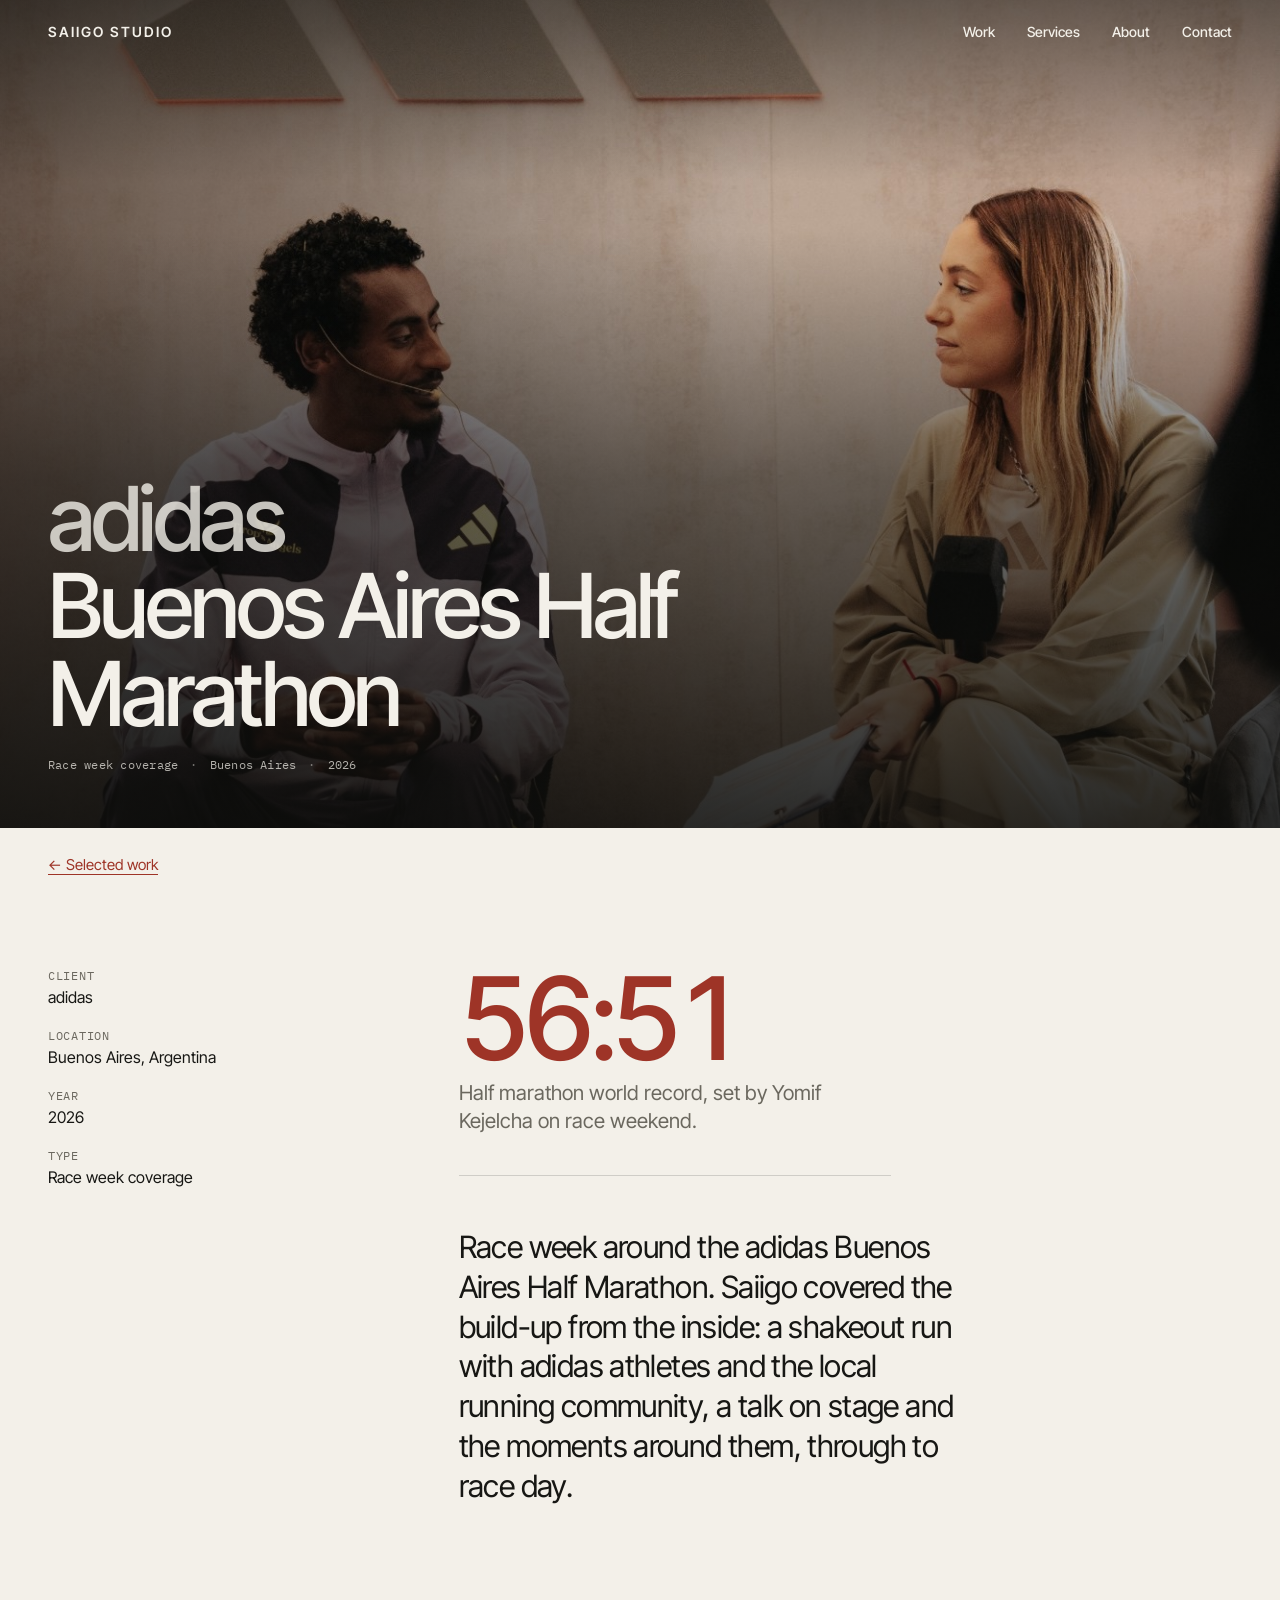
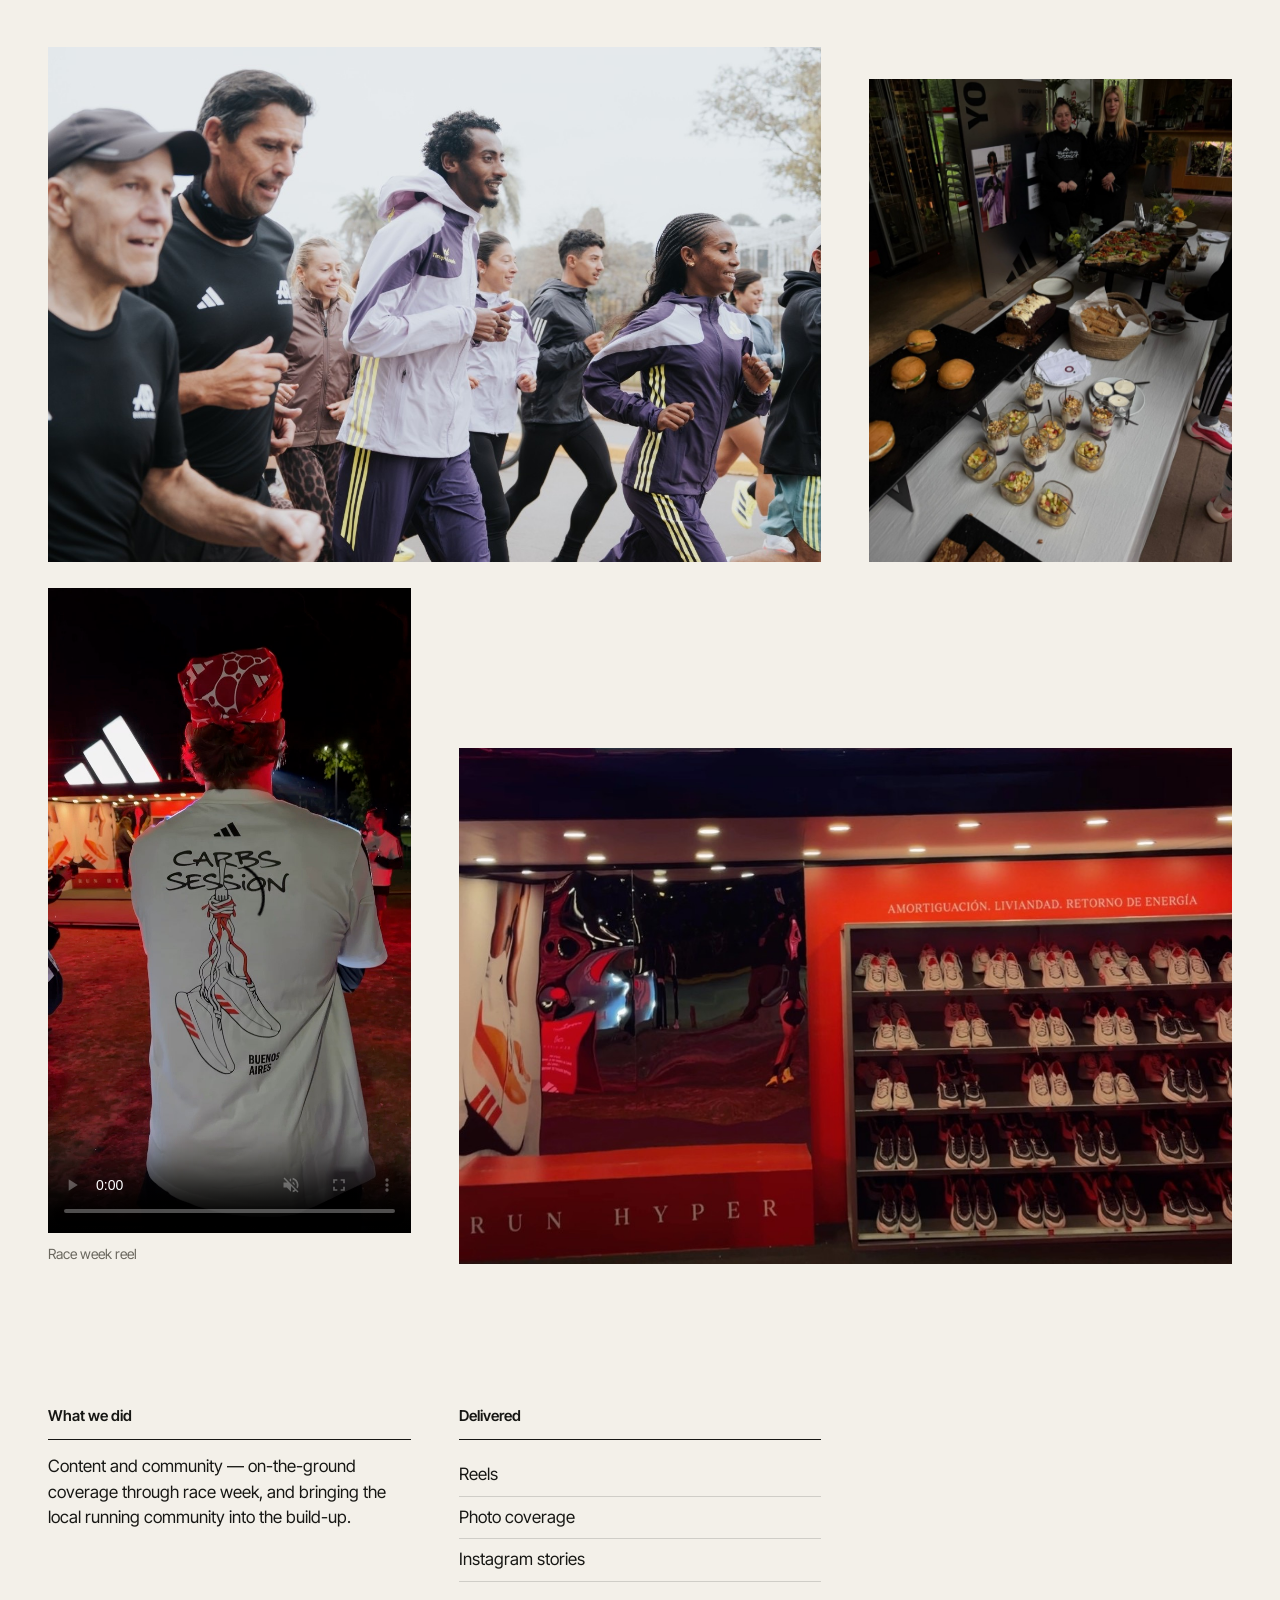
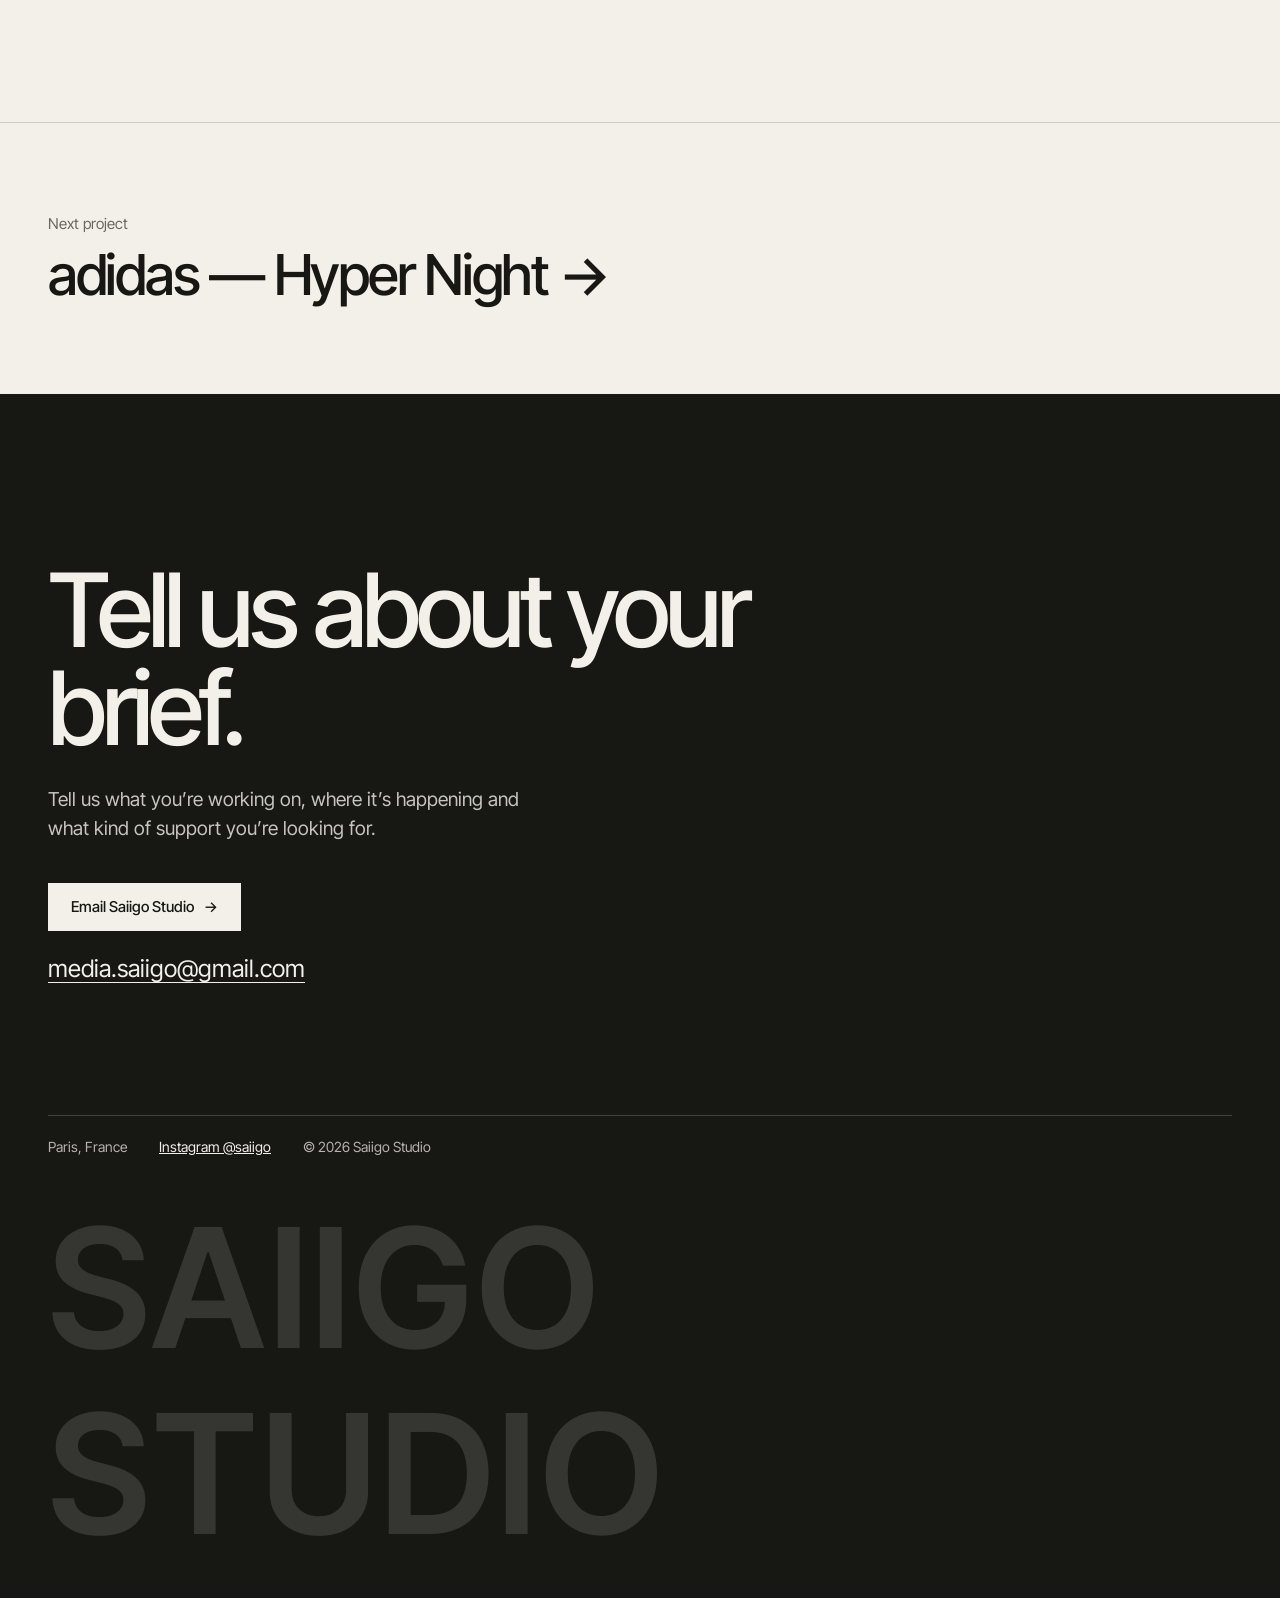
==== commit 631798d8: "Update site 2026-11-23 14:30" ====
--- a/adidas-buenos-aires-half-marathon.html
+++ b/adidas-buenos-aires-half-marathon.html
@@ -48,14 +48,14 @@
   <link rel="preconnect" href="https://fonts.googleapis.com">
   <link rel="preconnect" href="https://fonts.gstatic.com" crossorigin>
   <link href="https://fonts.googleapis.com/css2?family=IBM+Plex+Mono:wght@400;500&family=Inter+Tight:wght@400;500;600&display=swap" rel="stylesheet">
-  <link rel="stylesheet" href="assets/css/styles.css">
+  <link rel="stylesheet" href="assets/css/styles.css?v=89cd0f77">
 </head>
 <body data-page="project" data-slug="adidas-buenos-aires-half-marathon" id="top">
   <a class="skip-link" href="#main">Skip to content</a>
   <header class="site-header" id="site-header" data-prerendered><div class="header__inner"><a class="header__logo" href="index.html" aria-label="Saiigo Studio, home"><span class="wordmark">SAIIGO STUDIO</span></a><nav class="header__nav" aria-label="Main"><ul><li><a href="index.html#work">Work</a></li><li><a href="index.html#services">Services</a></li><li><a href="index.html#about">About</a></li><li><a href="index.html#contact">Contact</a></li></ul></nav><button class="menu-btn" type="button" aria-expanded="false" aria-controls="mobile-menu"><span class="menu-btn__label">Menu</span><span class="menu-btn__icon" aria-hidden="true"></span></button></div><div class="mobile-menu" id="mobile-menu" hidden><nav aria-label="Main mobile"><ul><li><a href="index.html#work">Work</a></li><li><a href="index.html#services">Services</a></li><li><a href="index.html#about">About</a></li><li><a href="index.html#contact">Contact</a></li></ul></nav><div class="mobile-menu__foot"><a href="mailto:media.saiigo@gmail.com?subject=Project%20enquiry%20%E2%80%94%20Saiigo%20Studio">media.saiigo@gmail.com</a><a href="https://www.instagram.com/saiigo/" target="_blank" rel="noopener">Instagram @saiigo</a></div></div></header>
   <main id="main" tabindex="-1" data-prerendered><section class="case-hero" aria-labelledby="case-title"><div class="media case-hero__media" style="--pos:50% 40%;--pos-m:50% 40%"><picture><img class="media__el" src="images/adidas-ba-talk-1600.jpg" srcset="images/adidas-ba-talk-800.jpg 800w, images/adidas-ba-talk-1600.jpg 1333w" sizes="100vw" alt="Yomif Kejelcha in conversation on stage in front of an adidas wall" loading="eager" fetchpriority="high" decoding="async"></picture></div><div class="hero__shade" aria-hidden="true"></div><div class="case-hero__content wrap"><h1 class="case-hero__title" id="case-title"><span>adidas</span> Buenos Aires Half Marathon</h1><p class="meta mono">Race week coverage<span class="sep" aria-hidden="true">·</span>Buenos Aires<span class="sep" aria-hidden="true">·</span>2026</p></div><span class="hero__sentinel" data-header-sentinel aria-hidden="true"></span></section><div class="wrap case-back"><a class="text-link" href="index.html#work">← Selected work</a></div><section class="section case-intro"><div class="wrap case-intro__grid"><dl class="facts"><div><dt class="mono">Client</dt><dd>adidas</dd></div><div><dt class="mono">Location</dt><dd>Buenos Aires, Argentina</dd></div><div><dt class="mono">Year</dt><dd>2026</dd></div><div><dt class="mono">Type</dt><dd>Race week coverage</dd></div></dl><div class="case-intro__text"><p class="case-highlight"><span class="case-highlight__value">56:51</span> Half marathon world record, set by Yomif Kejelcha on race weekend.</p><p class="lead">Race week around the adidas Buenos Aires Half Marathon. Saiigo covered the build-up from the inside: a shakeout run with adidas athletes and the local running community, a talk on stage and the moments around them, through to race day.</p></div></div></section><section class="gallery wrap" aria-label="Project images"><figure class="gallery__item gallery__item--large"><div class="media" style="--pos:50% 62%;--pos-m:50% 62%"><picture><img class="media__el" src="images/adidas-ba-shakeout-1600.jpg" srcset="images/adidas-ba-shakeout-800.jpg 800w, images/adidas-ba-shakeout-1600.jpg 1333w" sizes="(min-width: 900px) 66vw, 100vw" alt="adidas athletes, including Yomif Kejelcha, on a shakeout run with local runners in Buenos Aires" loading="lazy" decoding="async"></picture></div></figure><figure class="gallery__item gallery__item--small"><div class="media" style="--pos:50% 55%;--pos-m:50% 55%"><picture><img class="media__el" src="images/adidas-ba-breakfast-1600.jpg" srcset="images/adidas-ba-breakfast-800.jpg 800w, images/adidas-ba-breakfast-1600.jpg 1500w" sizes="(min-width: 900px) 33vw, 100vw" alt="Breakfast spread at an adidas race week event" loading="lazy" decoding="async"></picture></div></figure><figure class="gallery__item gallery__item--reel"><div class="media"><video class="media__el" src="images/adidas-ba-reel.mp4" poster="images/adidas-ba-reel-poster-1600.jpg" muted loop playsinline controls preload="none" data-inview-play aria-label="Race week reel from the adidas Buenos Aires Half Marathon: night runs, the Carbs Session and the adidas space"></video></div><figcaption>Race week reel</figcaption></figure><figure class="gallery__item gallery__item--large"><div class="media" style="--pos:50% 62%;--pos-m:50% 62%"><picture><img class="media__el" src="images/adidas-ba-booth-1600.jpg" srcset="images/adidas-ba-booth-800.jpg 800w, images/adidas-ba-booth-1600.jpg 1125w" sizes="(min-width: 900px) 66vw, 100vw" alt="The adidas Run Hyper space at night, with a lit logo above a wall of running shoes" loading="lazy" decoding="async"></picture></div></figure></section><section class="section case-details"><div class="wrap case-details__grid"><div><h2 class="case-details__title">What we did</h2><p>Content and community — on-the-ground coverage through race week, and bringing the local running community into the build-up.</p></div><div><h2 class="case-details__title">Delivered</h2><ul><li>Reels</li><li>Photo coverage</li><li>Instagram stories</li></ul></div></div></section><nav class="wrap next-project" aria-label="Next project"><a href="adidas-hyperboost-hyper-night-paris.html"><span class="next-project__label">Next project</span><span class="next-project__title">adidas — Hyper Night <span aria-hidden="true">→</span></span></a></nav><section class="contact" id="contact" aria-labelledby="contact-title"><div class="wrap"><h2 class="contact__title" id="contact-title">Tell us about your brief.</h2><p class="contact__text">Tell us what you’re working on, where it’s happening and what kind of support you’re looking for.</p><a class="btn btn--light" href="mailto:media.saiigo@gmail.com?subject=Project%20enquiry%20%E2%80%94%20Saiigo%20Studio">Email Saiigo Studio<span aria-hidden="true">→</span></a><p class="contact__email"><a href="mailto:media.saiigo@gmail.com?subject=Project%20enquiry%20%E2%80%94%20Saiigo%20Studio">media.saiigo@gmail.com</a></p><div class="contact__foot"><span>Paris, France</span><a href="https://www.instagram.com/saiigo/" target="_blank" rel="noopener">Instagram @saiigo</a><span>© 2026 Saiigo Studio</span></div><div class="contact__mark" aria-hidden="true"><span class="wordmark wordmark--stacked"><span>SAIIGO</span><span>STUDIO</span></span></div></div></section></main>
-  <script src="assets/js/content.js"></script>
-  <script src="assets/js/image-sizes.js"></script>
-  <script src="assets/js/site.js"></script>
+  <script src="assets/js/content.js?v=b6fb0707"></script>
+  <script src="assets/js/image-sizes.js?v=44296c89"></script>
+  <script src="assets/js/site.js?v=d4565fcf"></script>
 </body>
 </html>
--- a/assets/css/styles.css
+++ b/assets/css/styles.css
@@ -374,7 +374,10 @@
   .hero--reel {
     display: grid; grid-template-columns: repeat(12, 1fr); grid-template-rows: 1fr auto;
     column-gap: var(--gutter); align-items: end;
-    max-width: none; padding: calc(var(--header-h) + 32px) var(--gutter) clamp(32px, 6vh, 64px);
+    max-width: none;
+    /* En pantallas más anchas que --max, el contenido queda alineado con el header */
+    --side: max(var(--gutter), calc((100% - var(--max)) / 2 + var(--gutter)));
+    padding: calc(var(--header-h) + 32px) var(--side) clamp(32px, 6vh, 64px);
     background: var(--ink);
   }
   .hero--reel > .hero__shade { display: none; }
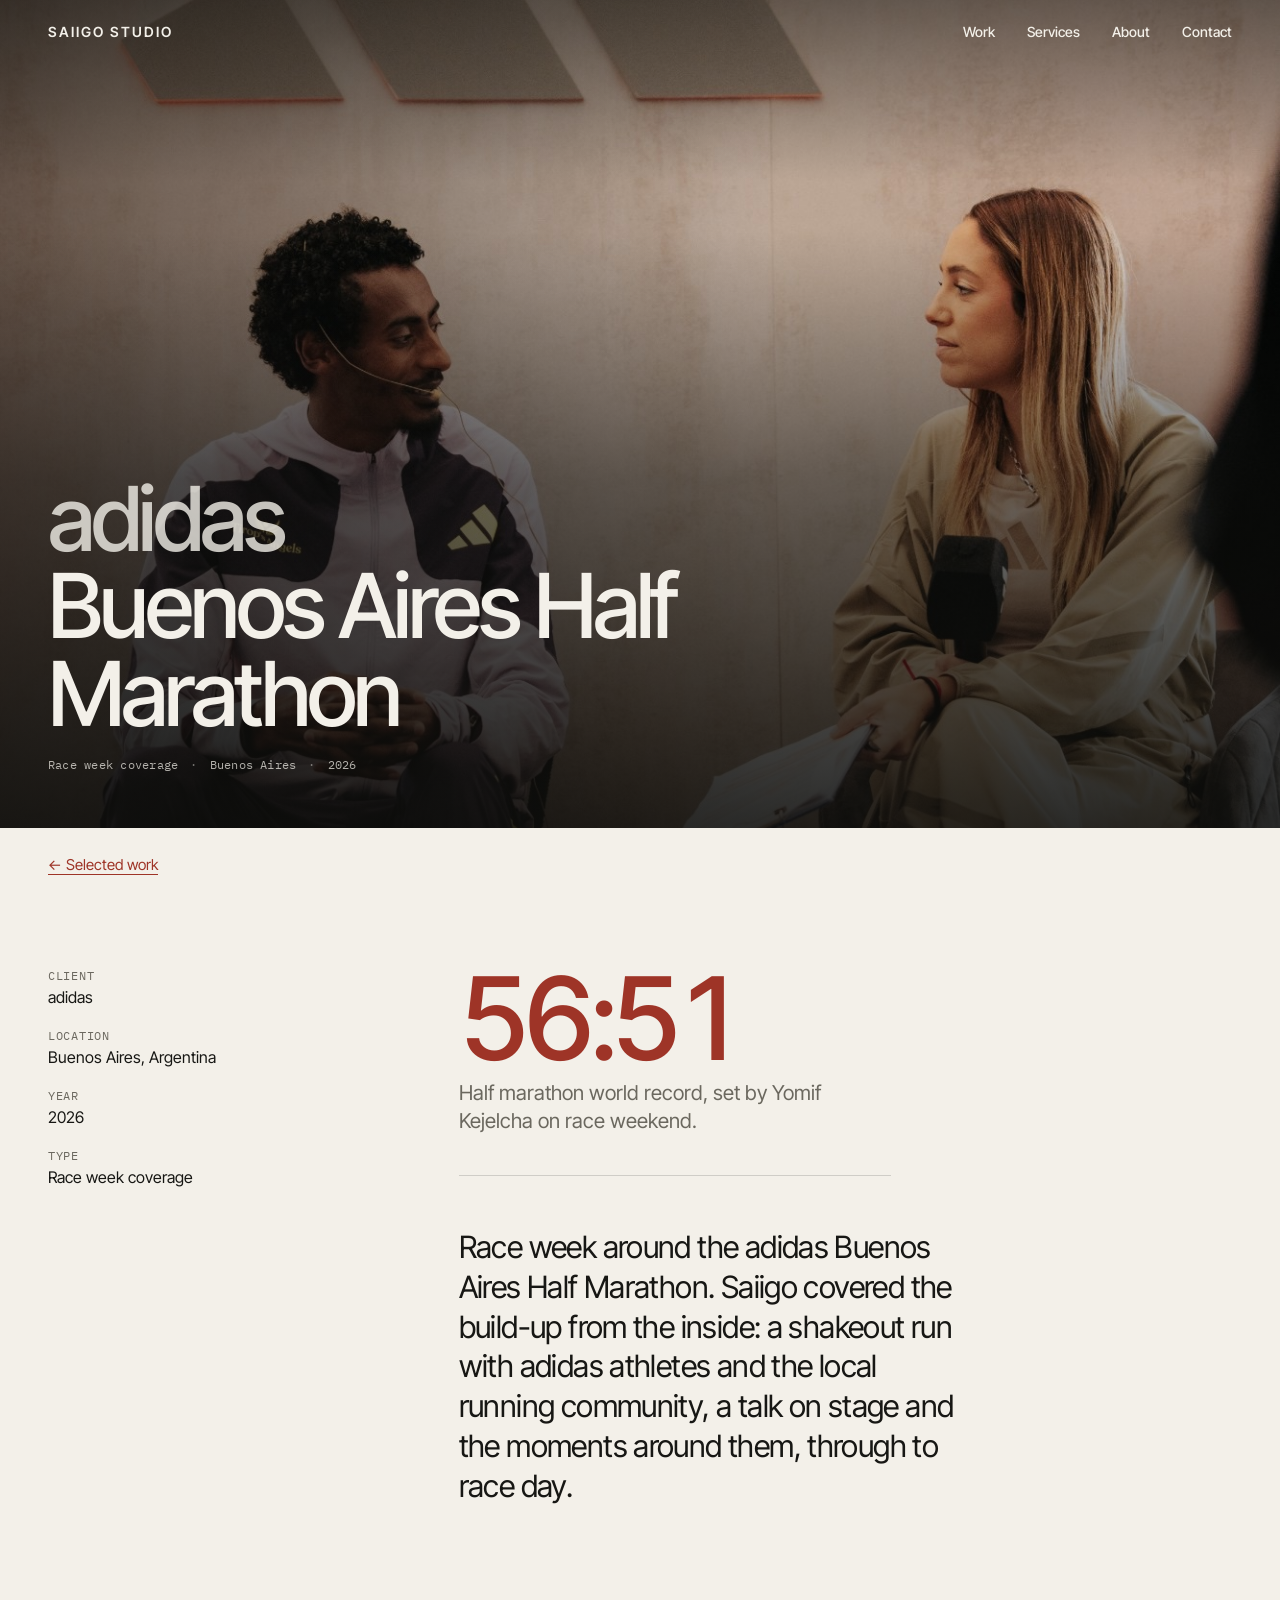
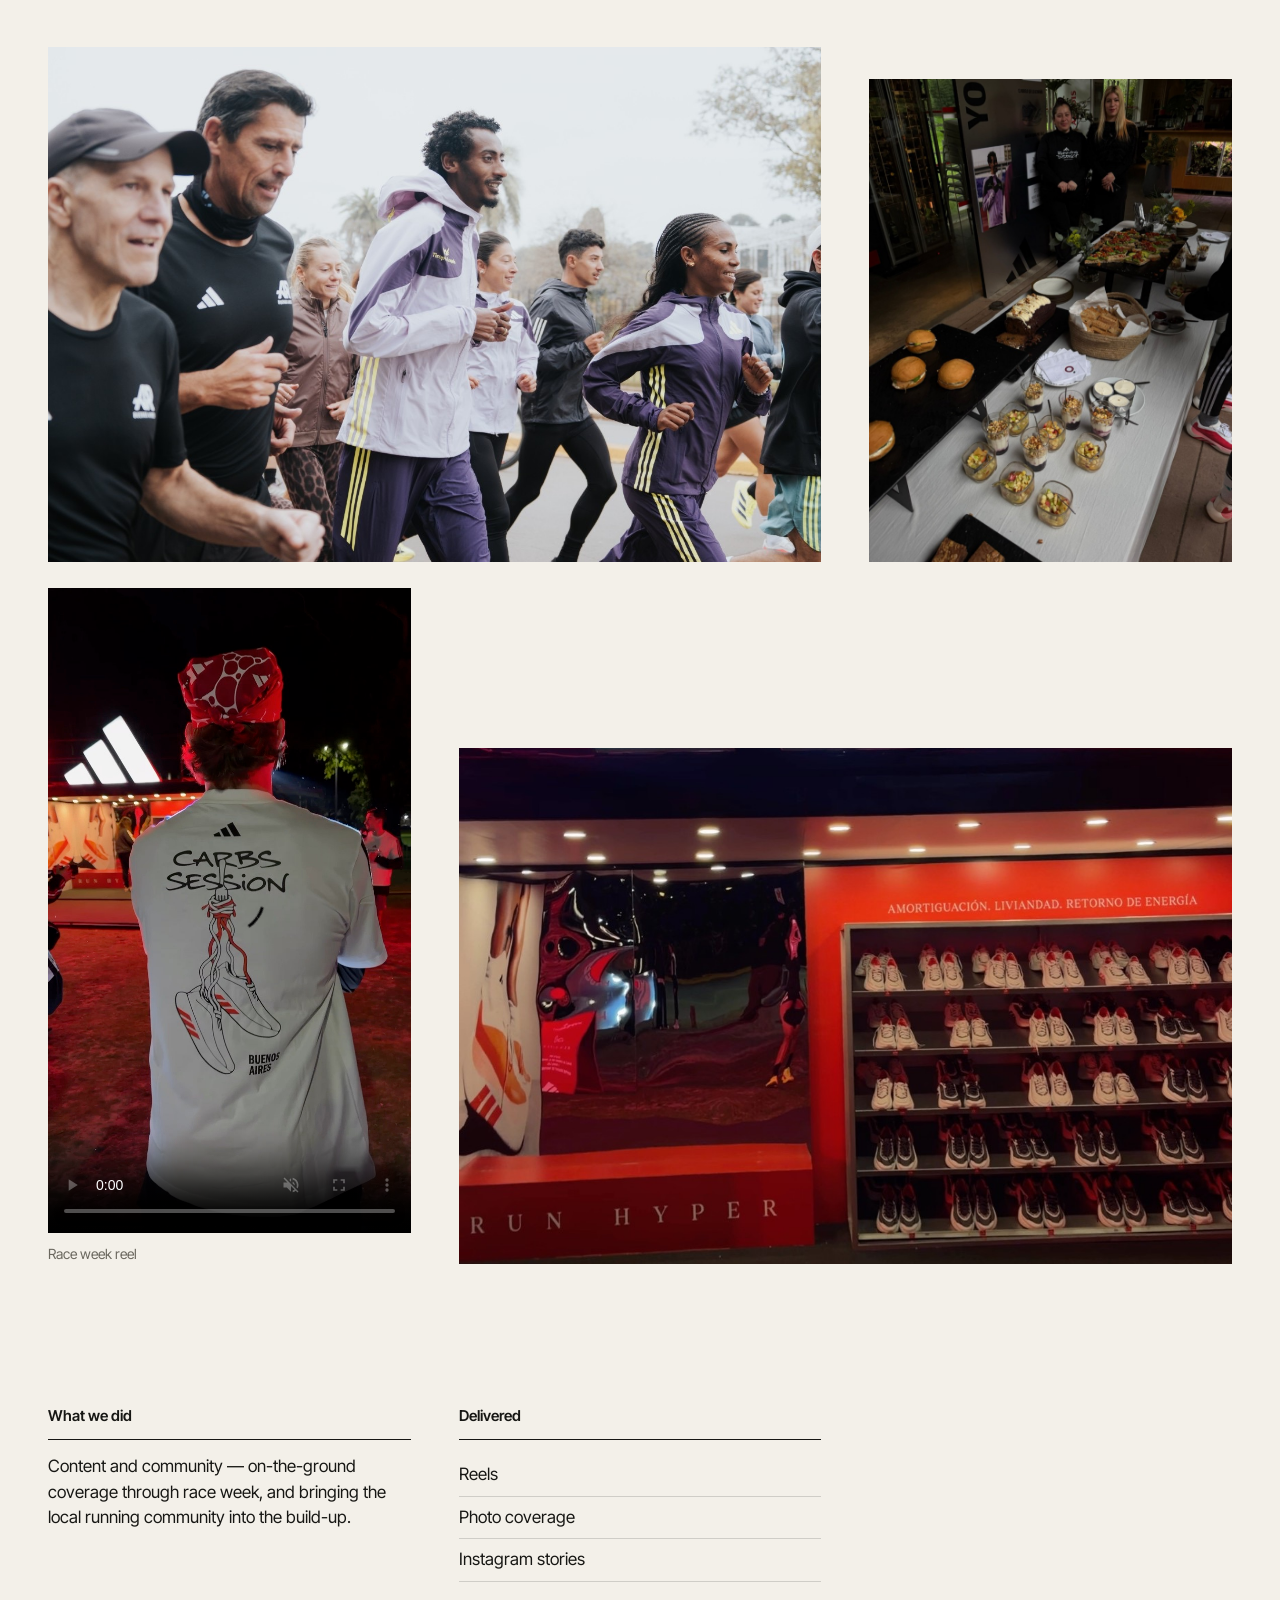
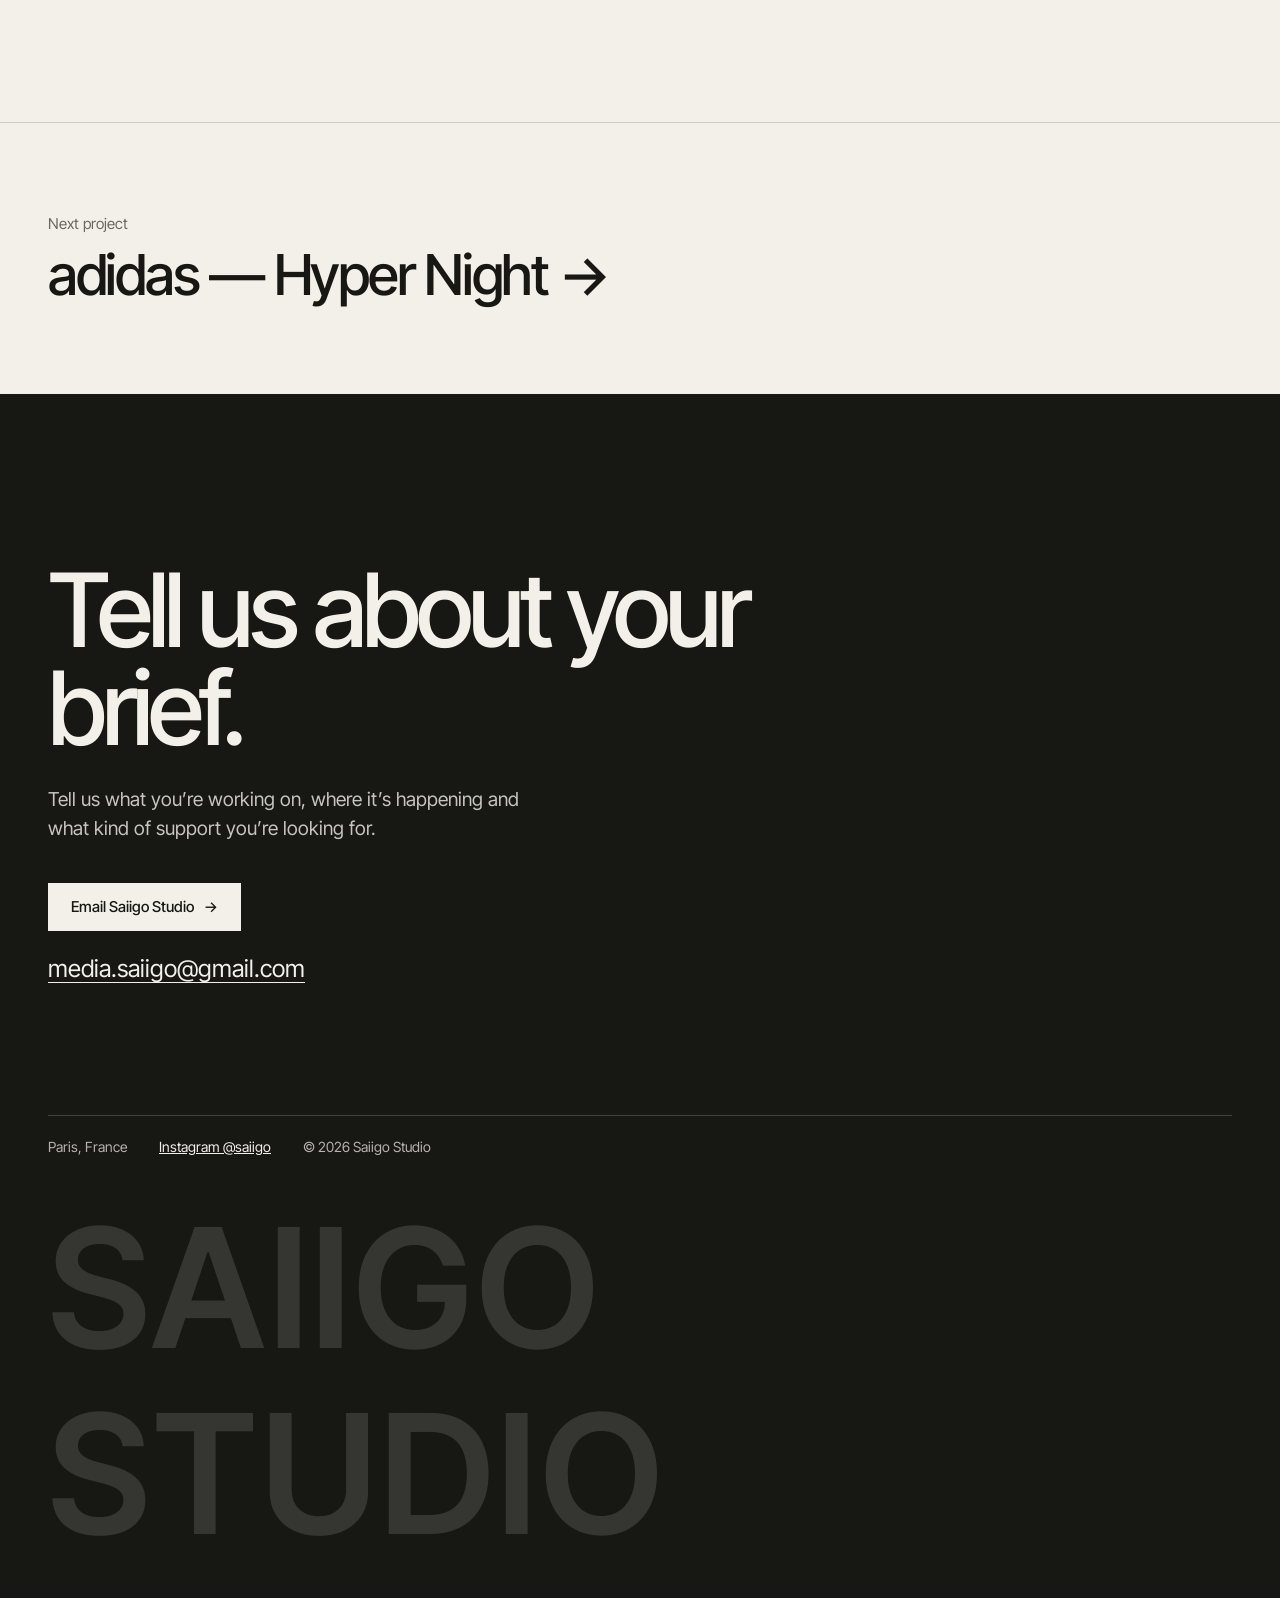
==== commit a32bbed1: "Update site 2026-11-23 14:49" ====
--- a/adidas-buenos-aires-half-marathon.html
+++ b/adidas-buenos-aires-half-marathon.html
@@ -48,7 +48,7 @@
   <link rel="preconnect" href="https://fonts.googleapis.com">
   <link rel="preconnect" href="https://fonts.gstatic.com" crossorigin>
   <link href="https://fonts.googleapis.com/css2?family=IBM+Plex+Mono:wght@400;500&family=Inter+Tight:wght@400;500;600&display=swap" rel="stylesheet">
-  <link rel="stylesheet" href="assets/css/styles.css?v=89cd0f77">
+  <link rel="stylesheet" href="assets/css/styles.css?v=1e896608">
 </head>
 <body data-page="project" data-slug="adidas-buenos-aires-half-marathon" id="top">
   <a class="skip-link" href="#main">Skip to content</a>
--- a/assets/css/styles.css
+++ b/assets/css/styles.css
@@ -371,25 +371,24 @@
 a.hero__caption:hover { color: var(--bone); border-color: var(--bone); }
 
 @media (min-width: 768px) {
+  /* Video a pantalla completa; título y botones encima, alineados con el header */
   .hero--reel {
-    display: grid; grid-template-columns: repeat(12, 1fr); grid-template-rows: 1fr auto;
-    column-gap: var(--gutter); align-items: end;
-    max-width: none;
-    /* En pantallas más anchas que --max, el contenido queda alineado con el header */
     --side: max(var(--gutter), calc((100% - var(--max)) / 2 + var(--gutter)));
+    display: grid; grid-template-columns: 1fr auto; align-items: end; column-gap: var(--gutter);
     padding: calc(var(--header-h) + 32px) var(--side) clamp(32px, 6vh, 64px);
     background: var(--ink);
   }
-  .hero--reel > .hero__shade { display: none; }
-  .hero--reel > .hero__media {
-    position: relative; inset: auto; z-index: auto;
-    grid-column: 9 / span 4; grid-row: 1; justify-self: end; align-self: center;
-    height: min(72svh, 780px); width: auto; aspect-ratio: 9 / 16;
+  .hero--reel > .hero__media { position: absolute; inset: 0; z-index: -2; }
+  .hero--reel > .hero__shade {
+    background:
+      linear-gradient(to top, rgba(14, 14, 12, .88) 0%, rgba(14, 14, 12, .45) 40%, rgba(14, 14, 12, .1) 70%),
+      linear-gradient(to right, rgba(14, 14, 12, .6) 0%, rgba(14, 14, 12, 0) 65%),
+      linear-gradient(to bottom, rgba(14, 14, 12, .55), rgba(14, 14, 12, 0) 22%);
   }
-  .hero--reel .hero__content { grid-column: 1 / span 8; grid-row: 1 / span 2; padding: 0; max-width: none; margin: 0; }
+  .hero--reel .hero__content { grid-column: 1; grid-row: 1; padding: 0; max-width: none; margin: 0; }
   .hero--reel .hero__title { font-size: clamp(56px, 7.8vw, 140px); line-height: .92; letter-spacing: -.055em; max-width: 10ch; }
   .hero--reel .hero__text { max-width: 40ch; margin-top: 32px; }
-  .hero--reel .hero__caption { grid-column: 9 / span 4; grid-row: 2; justify-self: end; margin-top: 14px; }
+  .hero--reel .hero__caption { grid-column: 2; grid-row: 1; justify-self: end; align-self: end; margin-bottom: 14px; }
 }
 @media (max-width: 767px) {
   .hero--reel .hero__caption {
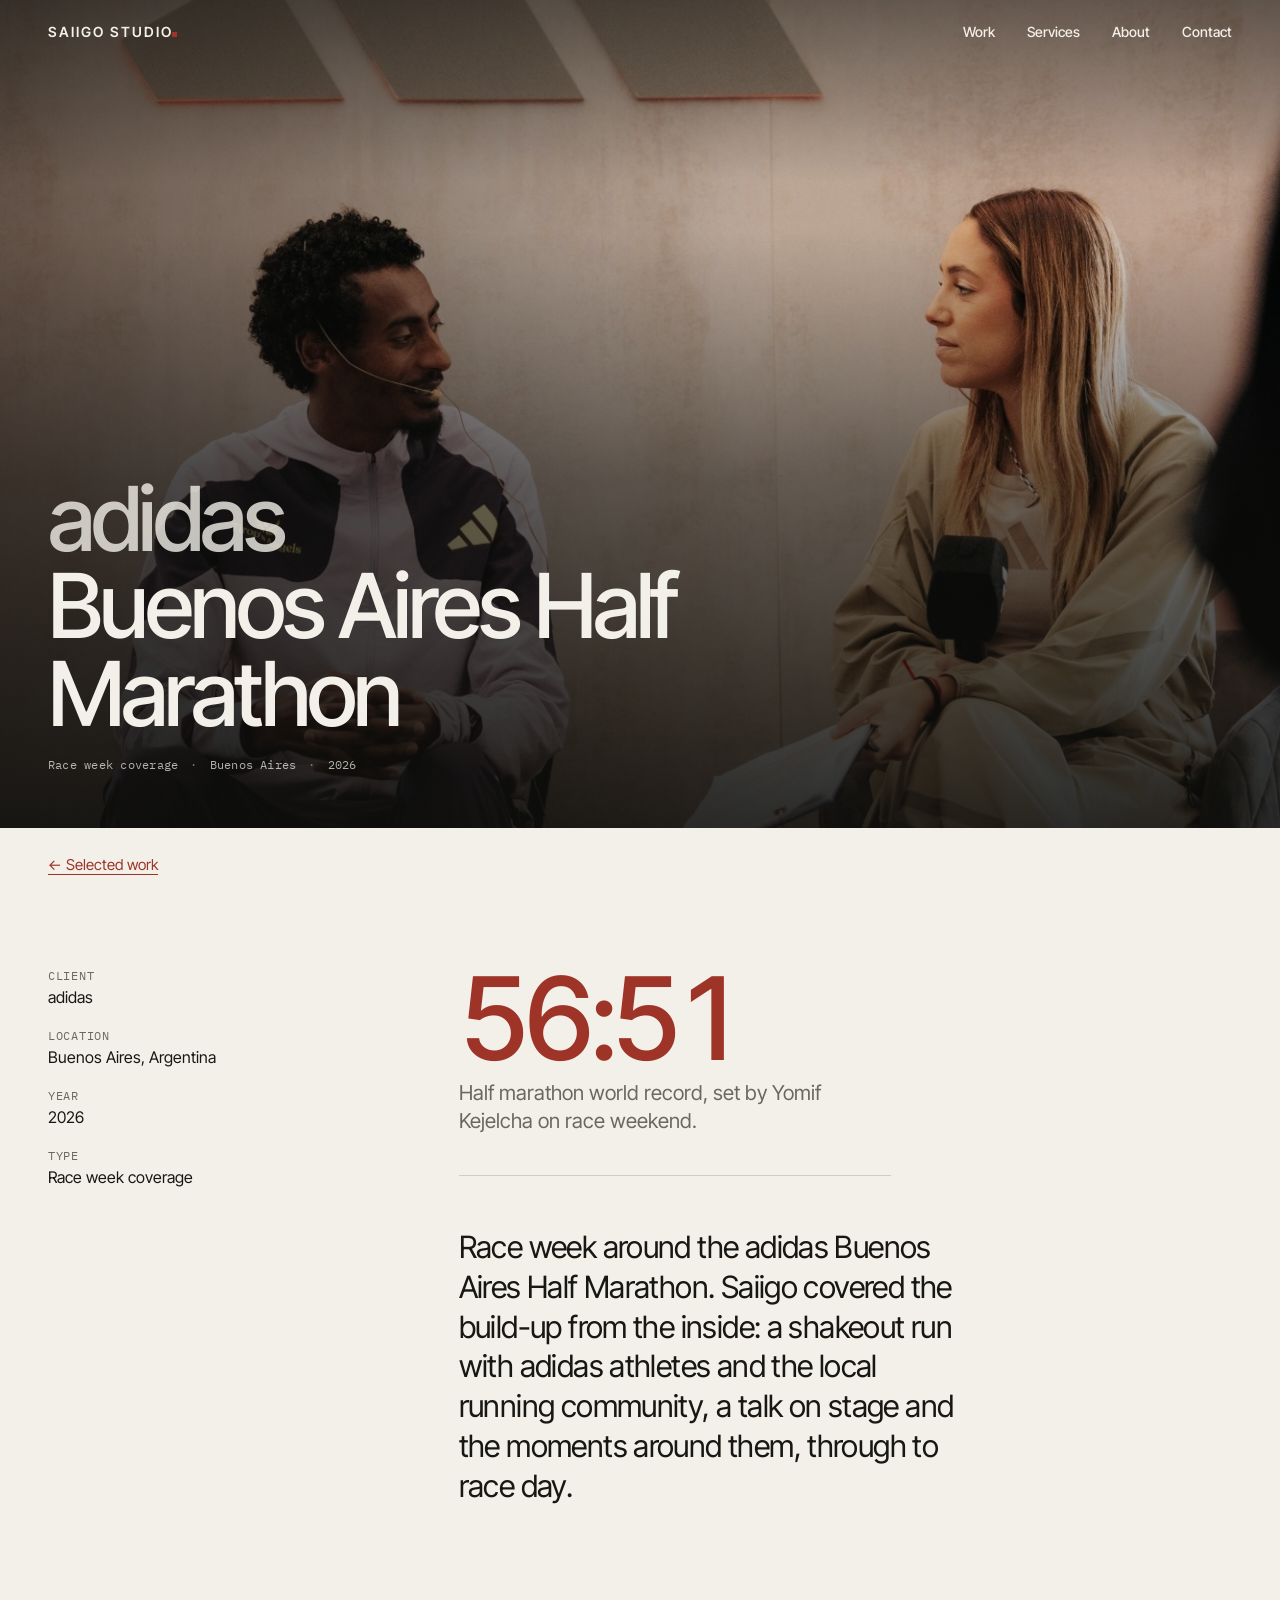
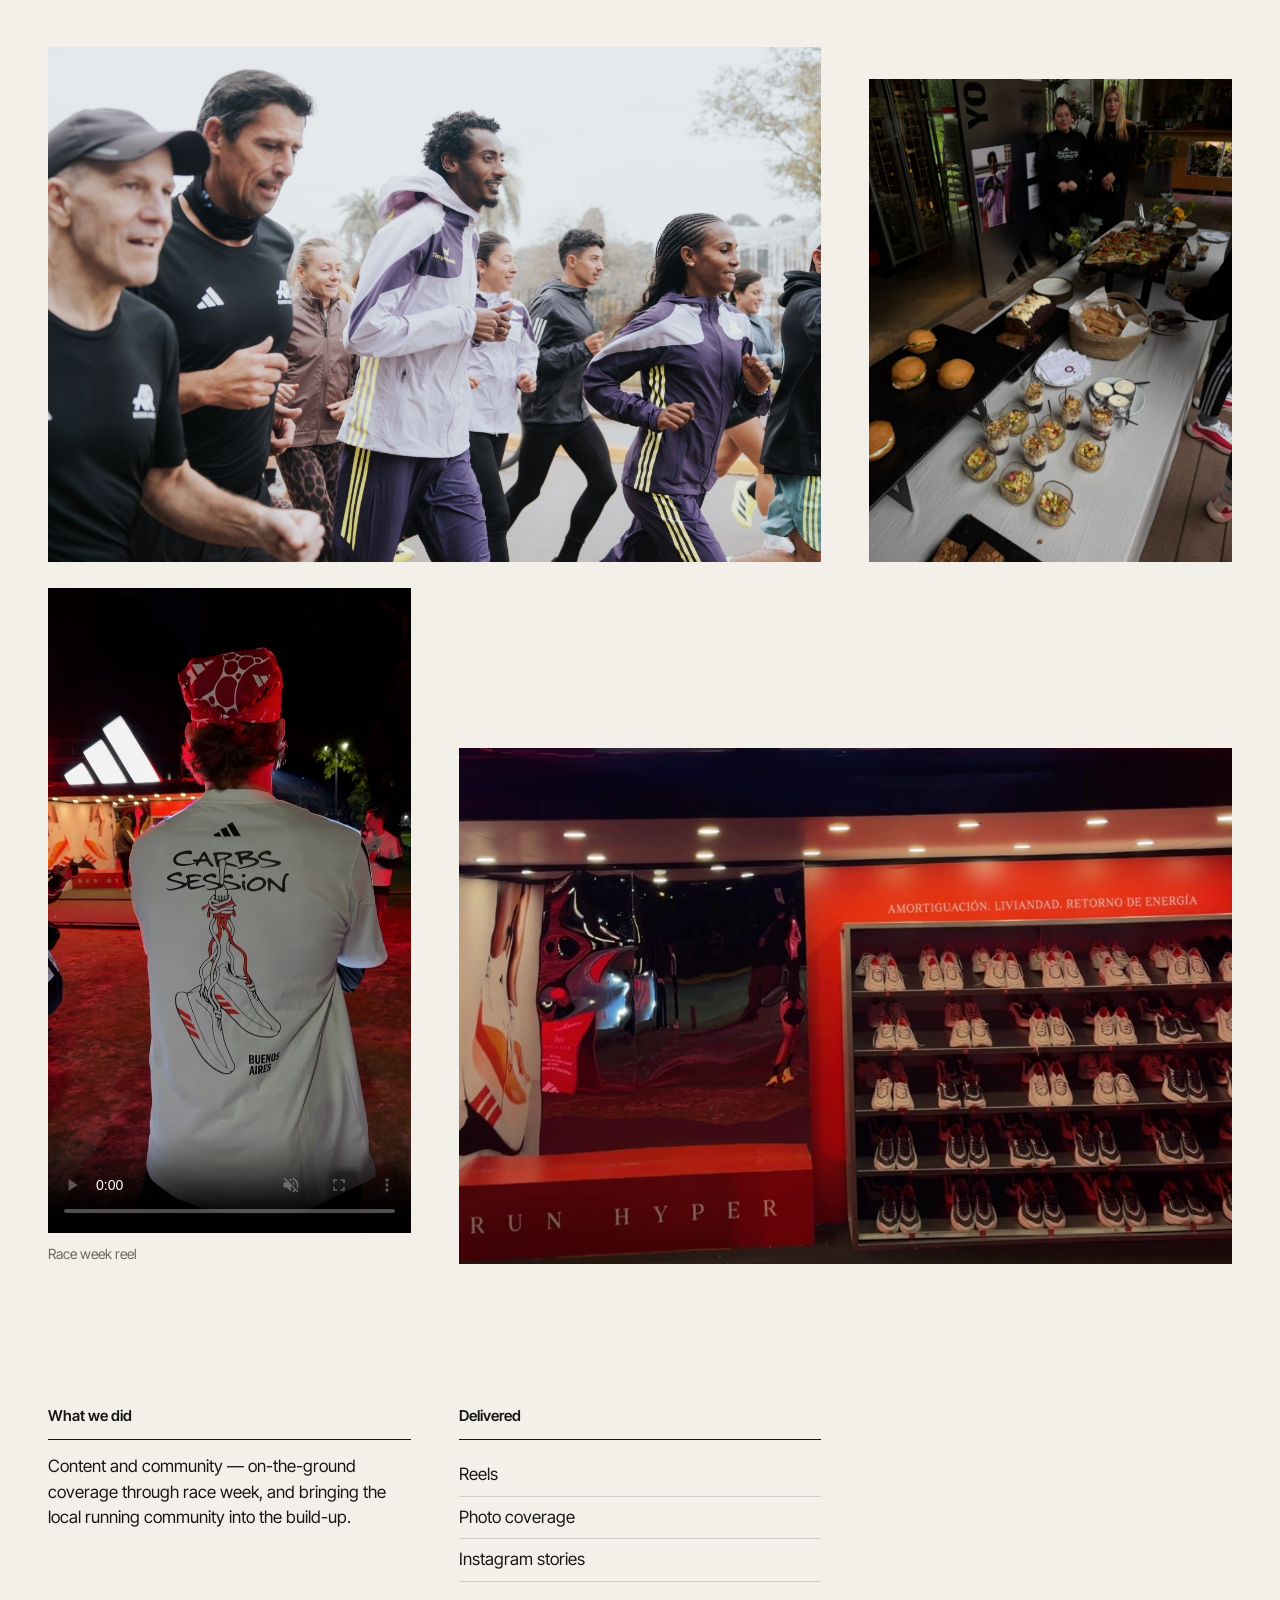
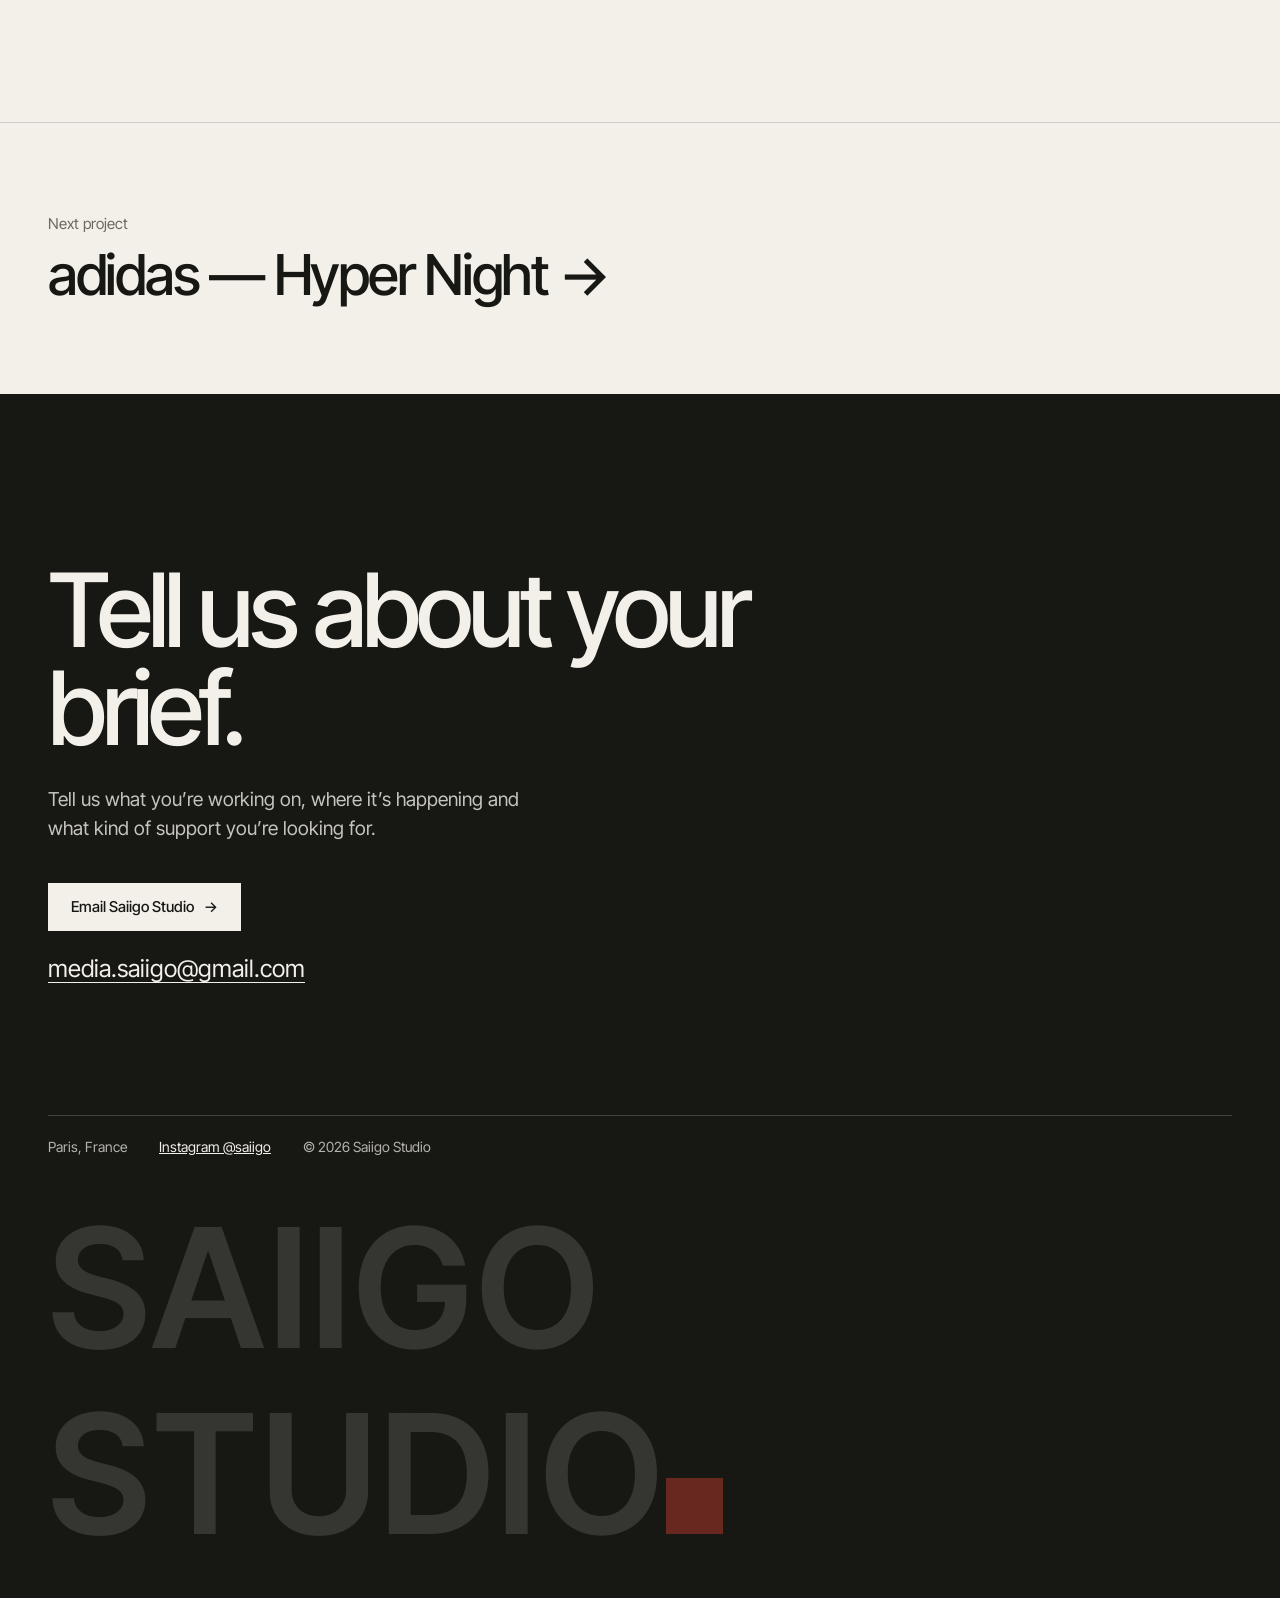
==== commit 2bd18967: "Update site 2026-11-28 00:11" ====
--- a/adidas-buenos-aires-half-marathon.html
+++ b/adidas-buenos-aires-half-marathon.html
@@ -48,14 +48,14 @@
   <link rel="preconnect" href="https://fonts.googleapis.com">
   <link rel="preconnect" href="https://fonts.gstatic.com" crossorigin>
   <link href="https://fonts.googleapis.com/css2?family=IBM+Plex+Mono:wght@400;500&family=Inter+Tight:wght@400;500;600&display=swap" rel="stylesheet">
-  <link rel="stylesheet" href="assets/css/styles.css?v=1e896608">
+  <link rel="stylesheet" href="assets/css/styles.css?v=80ff5a15">
 </head>
 <body data-page="project" data-slug="adidas-buenos-aires-half-marathon" id="top">
   <a class="skip-link" href="#main">Skip to content</a>
-  <header class="site-header" id="site-header" data-prerendered><div class="header__inner"><a class="header__logo" href="index.html" aria-label="Saiigo Studio, home"><span class="wordmark">SAIIGO STUDIO</span></a><nav class="header__nav" aria-label="Main"><ul><li><a href="index.html#work">Work</a></li><li><a href="index.html#services">Services</a></li><li><a href="index.html#about">About</a></li><li><a href="index.html#contact">Contact</a></li></ul></nav><button class="menu-btn" type="button" aria-expanded="false" aria-controls="mobile-menu"><span class="menu-btn__label">Menu</span><span class="menu-btn__icon" aria-hidden="true"></span></button></div><div class="mobile-menu" id="mobile-menu" hidden><nav aria-label="Main mobile"><ul><li><a href="index.html#work">Work</a></li><li><a href="index.html#services">Services</a></li><li><a href="index.html#about">About</a></li><li><a href="index.html#contact">Contact</a></li></ul></nav><div class="mobile-menu__foot"><a href="mailto:media.saiigo@gmail.com?subject=Project%20enquiry%20%E2%80%94%20Saiigo%20Studio">media.saiigo@gmail.com</a><a href="https://www.instagram.com/saiigo/" target="_blank" rel="noopener">Instagram @saiigo</a></div></div></header>
-  <main id="main" tabindex="-1" data-prerendered><section class="case-hero" aria-labelledby="case-title"><div class="media case-hero__media" style="--pos:50% 40%;--pos-m:50% 40%"><picture><img class="media__el" src="images/adidas-ba-talk-1600.jpg" srcset="images/adidas-ba-talk-800.jpg 800w, images/adidas-ba-talk-1600.jpg 1333w" sizes="100vw" alt="Yomif Kejelcha in conversation on stage in front of an adidas wall" loading="eager" fetchpriority="high" decoding="async"></picture></div><div class="hero__shade" aria-hidden="true"></div><div class="case-hero__content wrap"><h1 class="case-hero__title" id="case-title"><span>adidas</span> Buenos Aires Half Marathon</h1><p class="meta mono">Race week coverage<span class="sep" aria-hidden="true">·</span>Buenos Aires<span class="sep" aria-hidden="true">·</span>2026</p></div><span class="hero__sentinel" data-header-sentinel aria-hidden="true"></span></section><div class="wrap case-back"><a class="text-link" href="index.html#work">← Selected work</a></div><section class="section case-intro"><div class="wrap case-intro__grid"><dl class="facts"><div><dt class="mono">Client</dt><dd>adidas</dd></div><div><dt class="mono">Location</dt><dd>Buenos Aires, Argentina</dd></div><div><dt class="mono">Year</dt><dd>2026</dd></div><div><dt class="mono">Type</dt><dd>Race week coverage</dd></div></dl><div class="case-intro__text"><p class="case-highlight"><span class="case-highlight__value">56:51</span> Half marathon world record, set by Yomif Kejelcha on race weekend.</p><p class="lead">Race week around the adidas Buenos Aires Half Marathon. Saiigo covered the build-up from the inside: a shakeout run with adidas athletes and the local running community, a talk on stage and the moments around them, through to race day.</p></div></div></section><section class="gallery wrap" aria-label="Project images"><figure class="gallery__item gallery__item--large"><div class="media" style="--pos:50% 62%;--pos-m:50% 62%"><picture><img class="media__el" src="images/adidas-ba-shakeout-1600.jpg" srcset="images/adidas-ba-shakeout-800.jpg 800w, images/adidas-ba-shakeout-1600.jpg 1333w" sizes="(min-width: 900px) 66vw, 100vw" alt="adidas athletes, including Yomif Kejelcha, on a shakeout run with local runners in Buenos Aires" loading="lazy" decoding="async"></picture></div></figure><figure class="gallery__item gallery__item--small"><div class="media" style="--pos:50% 55%;--pos-m:50% 55%"><picture><img class="media__el" src="images/adidas-ba-breakfast-1600.jpg" srcset="images/adidas-ba-breakfast-800.jpg 800w, images/adidas-ba-breakfast-1600.jpg 1500w" sizes="(min-width: 900px) 33vw, 100vw" alt="Breakfast spread at an adidas race week event" loading="lazy" decoding="async"></picture></div></figure><figure class="gallery__item gallery__item--reel"><div class="media"><video class="media__el" src="images/adidas-ba-reel.mp4" poster="images/adidas-ba-reel-poster-1600.jpg" muted loop playsinline controls preload="none" data-inview-play aria-label="Race week reel from the adidas Buenos Aires Half Marathon: night runs, the Carbs Session and the adidas space"></video></div><figcaption>Race week reel</figcaption></figure><figure class="gallery__item gallery__item--large"><div class="media" style="--pos:50% 62%;--pos-m:50% 62%"><picture><img class="media__el" src="images/adidas-ba-booth-1600.jpg" srcset="images/adidas-ba-booth-800.jpg 800w, images/adidas-ba-booth-1600.jpg 1125w" sizes="(min-width: 900px) 66vw, 100vw" alt="The adidas Run Hyper space at night, with a lit logo above a wall of running shoes" loading="lazy" decoding="async"></picture></div></figure></section><section class="section case-details"><div class="wrap case-details__grid"><div><h2 class="case-details__title">What we did</h2><p>Content and community — on-the-ground coverage through race week, and bringing the local running community into the build-up.</p></div><div><h2 class="case-details__title">Delivered</h2><ul><li>Reels</li><li>Photo coverage</li><li>Instagram stories</li></ul></div></div></section><nav class="wrap next-project" aria-label="Next project"><a href="adidas-hyperboost-hyper-night-paris.html"><span class="next-project__label">Next project</span><span class="next-project__title">adidas — Hyper Night <span aria-hidden="true">→</span></span></a></nav><section class="contact" id="contact" aria-labelledby="contact-title"><div class="wrap"><h2 class="contact__title" id="contact-title">Tell us about your brief.</h2><p class="contact__text">Tell us what you’re working on, where it’s happening and what kind of support you’re looking for.</p><a class="btn btn--light" href="mailto:media.saiigo@gmail.com?subject=Project%20enquiry%20%E2%80%94%20Saiigo%20Studio">Email Saiigo Studio<span aria-hidden="true">→</span></a><p class="contact__email"><a href="mailto:media.saiigo@gmail.com?subject=Project%20enquiry%20%E2%80%94%20Saiigo%20Studio">media.saiigo@gmail.com</a></p><div class="contact__foot"><span>Paris, France</span><a href="https://www.instagram.com/saiigo/" target="_blank" rel="noopener">Instagram @saiigo</a><span>© 2026 Saiigo Studio</span></div><div class="contact__mark" aria-hidden="true"><span class="wordmark wordmark--stacked"><span>SAIIGO</span><span>STUDIO</span></span></div></div></section></main>
+  <header class="site-header" id="site-header" data-prerendered><div class="header__inner"><a class="header__logo" href="index.html" aria-label="Saiigo Studio, home"><span class="wordmark">SAIIGO STUDIO<span class="wordmark__dot" aria-hidden="true"></span></span></a><nav class="header__nav" aria-label="Main"><ul><li><a href="index.html#work">Work</a></li><li><a href="index.html#services">Services</a></li><li><a href="index.html#about">About</a></li><li><a href="index.html#contact">Contact</a></li></ul></nav><button class="menu-btn" type="button" aria-expanded="false" aria-controls="mobile-menu"><span class="menu-btn__label">Menu</span><span class="menu-btn__icon" aria-hidden="true"></span></button></div><div class="mobile-menu" id="mobile-menu" hidden><nav aria-label="Main mobile"><ul><li><a href="index.html#work">Work</a></li><li><a href="index.html#services">Services</a></li><li><a href="index.html#about">About</a></li><li><a href="index.html#contact">Contact</a></li></ul></nav><div class="mobile-menu__foot"><a href="mailto:media.saiigo@gmail.com?subject=Project%20enquiry%20%E2%80%94%20Saiigo%20Studio">media.saiigo@gmail.com</a><a href="https://www.instagram.com/saiigo/" target="_blank" rel="noopener">Instagram @saiigo</a></div></div></header>
+  <main id="main" tabindex="-1" data-prerendered><section class="case-hero" aria-labelledby="case-title"><div class="media case-hero__media" style="--pos:50% 40%;--pos-m:50% 40%"><picture><img class="media__el" src="images/adidas-ba-talk-1600.jpg" srcset="images/adidas-ba-talk-800.jpg 800w, images/adidas-ba-talk-1600.jpg 1333w" sizes="100vw" alt="Yomif Kejelcha in conversation on stage in front of an adidas wall" loading="eager" fetchpriority="high" decoding="async"></picture></div><div class="hero__shade" aria-hidden="true"></div><div class="case-hero__content wrap"><h1 class="case-hero__title" id="case-title"><span>adidas</span> Buenos Aires Half Marathon</h1><p class="meta mono">Race week coverage<span class="sep" aria-hidden="true">·</span>Buenos Aires<span class="sep" aria-hidden="true">·</span>2026</p></div><span class="hero__sentinel" data-header-sentinel aria-hidden="true"></span></section><div class="wrap case-back"><a class="text-link" href="index.html#work">← Selected work</a></div><section class="section case-intro"><div class="wrap case-intro__grid"><dl class="facts"><div><dt class="mono">Client</dt><dd>adidas</dd></div><div><dt class="mono">Location</dt><dd>Buenos Aires, Argentina</dd></div><div><dt class="mono">Year</dt><dd>2026</dd></div><div><dt class="mono">Type</dt><dd>Race week coverage</dd></div></dl><div class="case-intro__text"><p class="case-highlight"><span class="case-highlight__value">56:51</span> Half marathon world record, set by Yomif Kejelcha on race weekend.</p><p class="lead">Race week around the adidas Buenos Aires Half Marathon. Saiigo covered the build-up from the inside: a shakeout run with adidas athletes and the local running community, a talk on stage and the moments around them, through to race day.</p></div></div></section><section class="gallery wrap" aria-label="Project images"><figure class="gallery__item gallery__item--large"><div class="media" style="--pos:50% 62%;--pos-m:50% 62%"><picture><img class="media__el" src="images/adidas-ba-shakeout-1600.jpg" srcset="images/adidas-ba-shakeout-800.jpg 800w, images/adidas-ba-shakeout-1600.jpg 1333w" sizes="(min-width: 900px) 66vw, 100vw" alt="adidas athletes, including Yomif Kejelcha, on a shakeout run with local runners in Buenos Aires" loading="lazy" decoding="async"></picture></div></figure><figure class="gallery__item gallery__item--small"><div class="media" style="--pos:50% 55%;--pos-m:50% 55%"><picture><img class="media__el" src="images/adidas-ba-breakfast-1600.jpg" srcset="images/adidas-ba-breakfast-800.jpg 800w, images/adidas-ba-breakfast-1600.jpg 1500w" sizes="(min-width: 900px) 33vw, 100vw" alt="Breakfast spread at an adidas race week event" loading="lazy" decoding="async"></picture></div></figure><figure class="gallery__item gallery__item--reel"><div class="media"><video class="media__el" src="images/adidas-ba-reel.mp4" poster="images/adidas-ba-reel-poster-1600.jpg" muted loop playsinline controls preload="none" data-inview-play aria-label="Race week reel from the adidas Buenos Aires Half Marathon: night runs, the Carbs Session and the adidas space"></video></div><figcaption>Race week reel</figcaption></figure><figure class="gallery__item gallery__item--large"><div class="media" style="--pos:50% 62%;--pos-m:50% 62%"><picture><img class="media__el" src="images/adidas-ba-booth-1600.jpg" srcset="images/adidas-ba-booth-800.jpg 800w, images/adidas-ba-booth-1600.jpg 1125w" sizes="(min-width: 900px) 66vw, 100vw" alt="The adidas Run Hyper space at night, with a lit logo above a wall of running shoes" loading="lazy" decoding="async"></picture></div></figure></section><section class="section case-details"><div class="wrap case-details__grid"><div><h2 class="case-details__title">What we did</h2><p>Content and community — on-the-ground coverage through race week, and bringing the local running community into the build-up.</p></div><div><h2 class="case-details__title">Delivered</h2><ul><li>Reels</li><li>Photo coverage</li><li>Instagram stories</li></ul></div></div></section><nav class="wrap next-project" aria-label="Next project"><a href="adidas-hyperboost-hyper-night-paris.html"><span class="next-project__label">Next project</span><span class="next-project__title">adidas — Hyper Night <span aria-hidden="true">→</span></span></a></nav><section class="contact" id="contact" aria-labelledby="contact-title"><div class="wrap"><h2 class="contact__title" id="contact-title">Tell us about your brief.</h2><p class="contact__text">Tell us what you’re working on, where it’s happening and what kind of support you’re looking for.</p><a class="btn btn--light" href="mailto:media.saiigo@gmail.com?subject=Project%20enquiry%20%E2%80%94%20Saiigo%20Studio">Email Saiigo Studio<span aria-hidden="true">→</span></a><p class="contact__email"><a href="mailto:media.saiigo@gmail.com?subject=Project%20enquiry%20%E2%80%94%20Saiigo%20Studio">media.saiigo@gmail.com</a></p><div class="contact__foot"><span>Paris, France</span><a href="https://www.instagram.com/saiigo/" target="_blank" rel="noopener">Instagram @saiigo</a><span>© 2026 Saiigo Studio</span></div><div class="contact__mark" aria-hidden="true"><span class="wordmark wordmark--stacked"><span>SAIIGO</span><span>STUDIO<span class="wordmark__dot" aria-hidden="true"></span></span></span></div></div></section></main>
   <script src="assets/js/content.js?v=b6fb0707"></script>
   <script src="assets/js/image-sizes.js?v=44296c89"></script>
-  <script src="assets/js/site.js?v=d4565fcf"></script>
+  <script src="assets/js/site.js?v=0f309ba2"></script>
 </body>
 </html>
--- a/assets/css/styles.css
+++ b/assets/css/styles.css
@@ -56,6 +56,11 @@
 /* ---------- wordmark ---------- */
 .wordmark { font-weight: 600; letter-spacing: .14em; font-size: 14px; line-height: 1; white-space: nowrap; }
 .wordmark--stacked { display: inline-flex; flex-direction: column; gap: .12em; }
+.wordmark__dot {
+  display: inline-block; width: .34em; height: .34em; margin-left: 0;
+  background: var(--oxide); vertical-align: baseline;
+}
+.contact__mark .wordmark__dot { opacity: .6; }
 
 /* ---------- header ---------- */
 .site-header {
